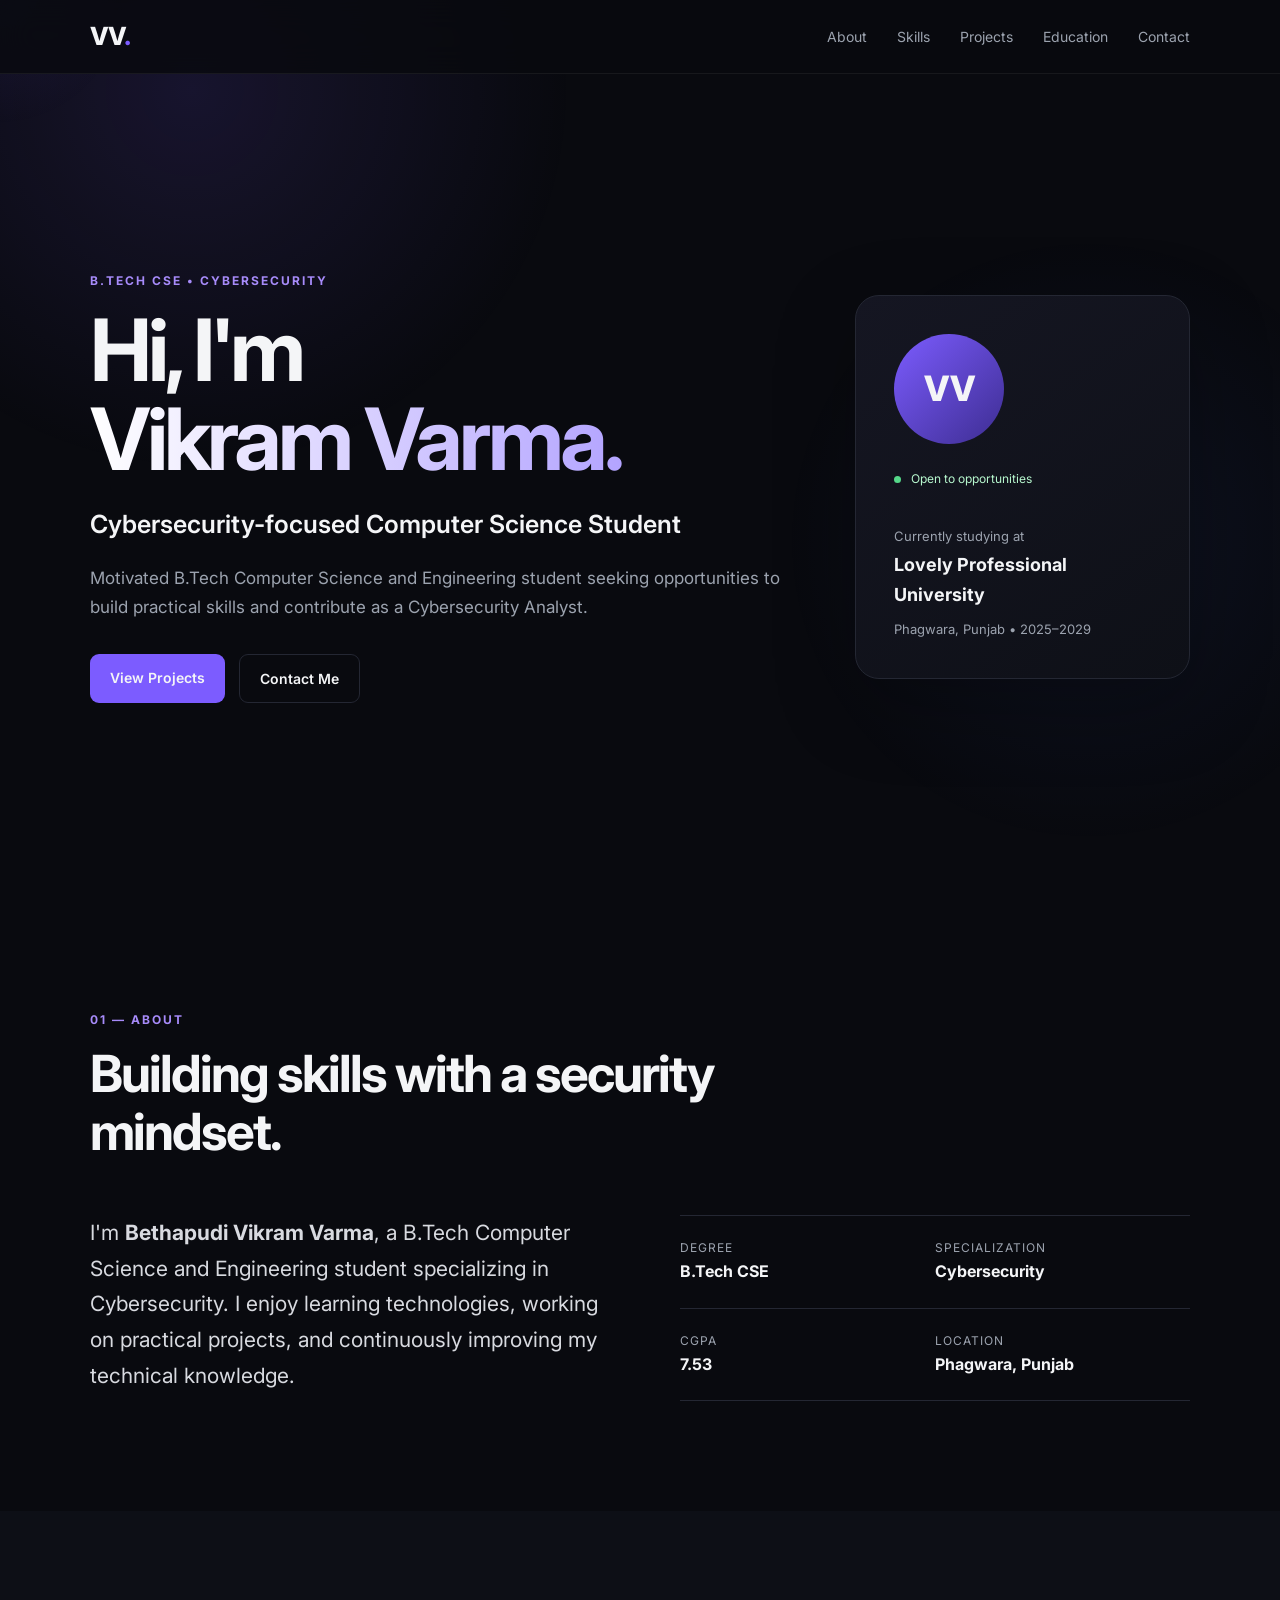
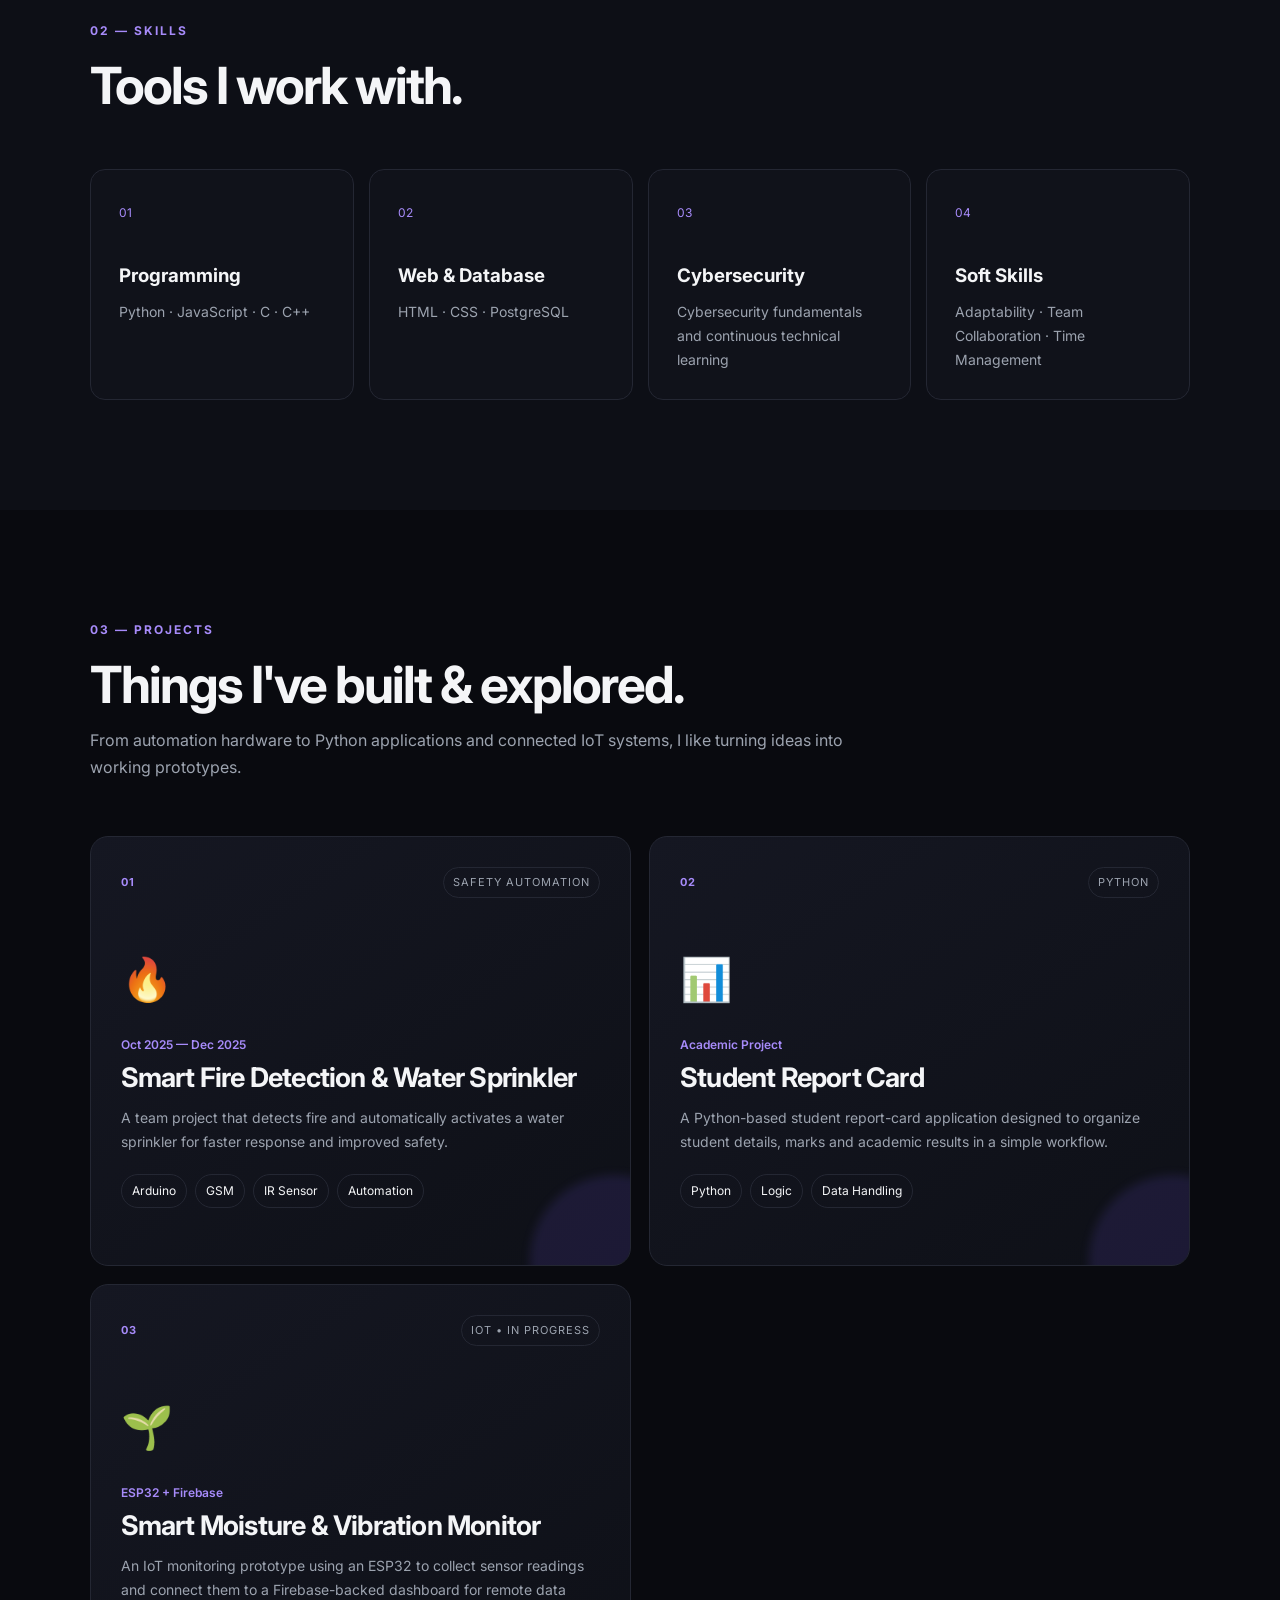
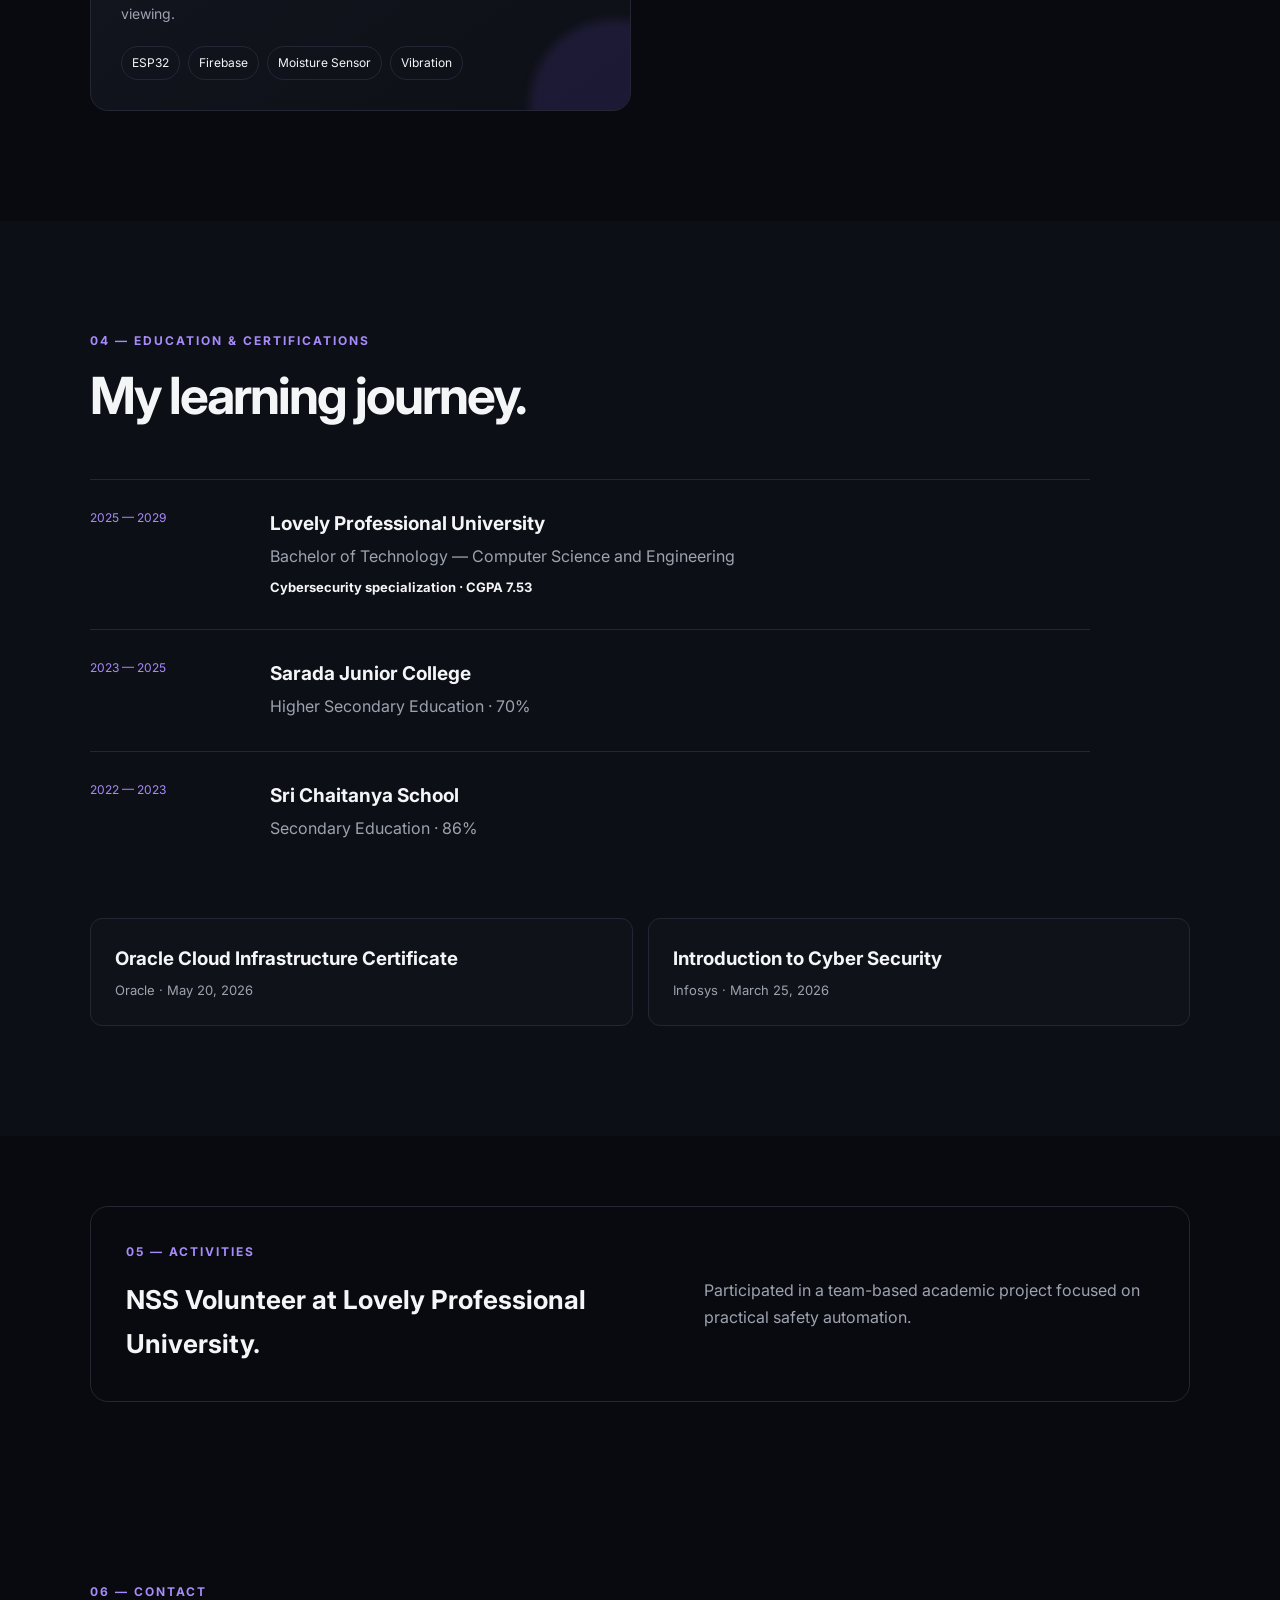
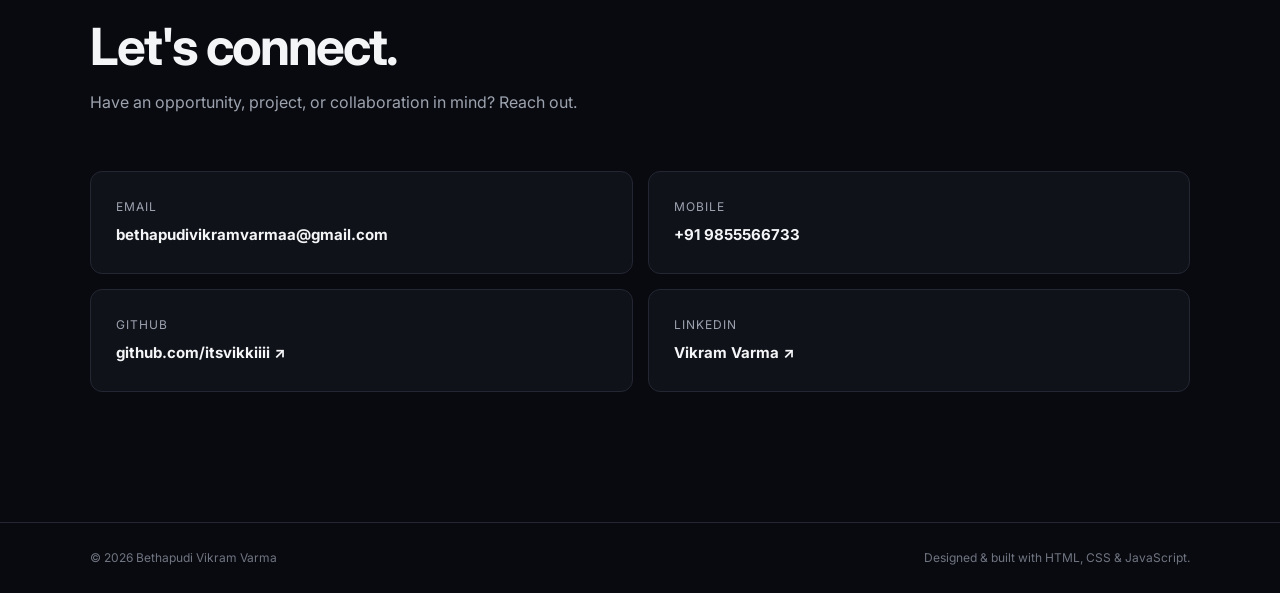
==== index.html @ 36c9539d "Add files via upload" ====
<!DOCTYPE html>
<html lang="en">
<head>
  <meta charset="UTF-8">
  <meta name="viewport" content="width=device-width, initial-scale=1.0">
  <meta name="description" content="Bethapudi Vikram Varma — Cybersecurity-focused Computer Science student portfolio.">
  <title>Vikram Varma | Cybersecurity Portfolio</title>
  <link rel="preconnect" href="https://fonts.googleapis.com">
  <link rel="preconnect" href="https://fonts.gstatic.com" crossorigin>
  <link href="https://fonts.googleapis.com/css2?family=Inter:wght@400;500;600;700;800&display=swap" rel="stylesheet">
  <link rel="stylesheet" href="style.css">
</head>
<body>
  <header class="nav">
    <a class="logo" href="#home">VV<span>.</span></a>
    <button class="menu" aria-label="Open menu">☰</button>
    <nav>
      <a href="#about">About</a>
      <a href="#skills">Skills</a>
      <a href="#projects">Projects</a>
      <a href="#education">Education</a>
      <a href="#contact">Contact</a>
    </nav>
  </header>

  <main>
    <section id="home" class="hero">
      <div class="hero-copy">
        <p class="eyebrow">B.Tech CSE • Cybersecurity</p>
        <h1>Hi, I'm <span>Vikram Varma.</span></h1>
        <h2>Cybersecurity-focused Computer Science Student</h2>
        <p class="lead">Motivated B.Tech Computer Science and Engineering student seeking opportunities to build practical skills and contribute as a Cybersecurity Analyst.</p>
        <div class="buttons">
          <a class="btn primary" href="#projects">View Projects</a>
          <a class="btn secondary" href="#contact">Contact Me</a>
        </div>
      </div>
      <div class="hero-card">
        <div class="avatar">VV</div>
        <div class="status"><i></i> Open to opportunities</div>
        <p>Currently studying at</p>
        <strong>Lovely Professional University</strong>
        <small>Phagwara, Punjab • 2025–2029</small>
      </div>
    </section>

    <section id="about" class="section">
      <div class="section-heading">
        <p class="eyebrow">01 — About</p>
        <h2>Building skills with a security mindset.</h2>
      </div>
      <div class="about-grid">
        <p>I'm <strong>Bethapudi Vikram Varma</strong>, a B.Tech Computer Science and Engineering student specializing in Cybersecurity. I enjoy learning technologies, working on practical projects, and continuously improving my technical knowledge.</p>
        <div class="facts">
          <div><span>Degree</span><strong>B.Tech CSE</strong></div>
          <div><span>Specialization</span><strong>Cybersecurity</strong></div>
          <div><span>CGPA</span><strong>7.53</strong></div>
          <div><span>Location</span><strong>Phagwara, Punjab</strong></div>
        </div>
      </div>
    </section>

    <section id="skills" class="section alt">
      <div class="section-heading">
        <p class="eyebrow">02 — Skills</p>
        <h2>Tools I work with.</h2>
      </div>
      <div class="skill-grid">
        <div class="skill-card"><span>01</span><h3>Programming</h3><p>Python · JavaScript · C · C++</p></div>
        <div class="skill-card"><span>02</span><h3>Web & Database</h3><p>HTML · CSS · PostgreSQL</p></div>
        <div class="skill-card"><span>03</span><h3>Cybersecurity</h3><p>Cybersecurity fundamentals and continuous technical learning</p></div>
        <div class="skill-card"><span>04</span><h3>Soft Skills</h3><p>Adaptability · Team Collaboration · Time Management</p></div>
      </div>
    </section>

    <section id="projects" class="section projects-section">
      <div class="section-heading">
        <p class="eyebrow">03 — Projects</p>
        <h2>Things I've built & explored.</h2>
        <p>From automation hardware to Python applications and connected IoT systems, I like turning ideas into working prototypes.</p>
      </div>

      <div class="project-grid">
        <article class="project-card featured">
          <div class="project-top"><span class="project-index">01</span><span class="project-label">Safety Automation</span></div>
          <div class="project-icon">🔥</div>
          <p class="tag">Oct 2025 — Dec 2025</p>
          <h3>Smart Fire Detection & Water Sprinkler</h3>
          <p>A team project that detects fire and automatically activates a water sprinkler for faster response and improved safety.</p>
          <div class="chips"><span>Arduino</span><span>GSM</span><span>IR Sensor</span><span>Automation</span></div>
        </article>

        <article class="project-card">
          <div class="project-top"><span class="project-index">02</span><span class="project-label">Python</span></div>
          <div class="project-icon">📊</div>
          <p class="tag">Academic Project</p>
          <h3>Student Report Card</h3>
          <p>A Python-based student report-card application designed to organize student details, marks and academic results in a simple workflow.</p>
          <div class="chips"><span>Python</span><span>Logic</span><span>Data Handling</span></div>
        </article>

        <article class="project-card">
          <div class="project-top"><span class="project-index">03</span><span class="project-label">IoT • In Progress</span></div>
          <div class="project-icon">🌱</div>
          <p class="tag">ESP32 + Firebase</p>
          <h3>Smart Moisture & Vibration Monitor</h3>
          <p>An IoT monitoring prototype using an ESP32 to collect sensor readings and connect them to a Firebase-backed dashboard for remote data viewing.</p>
          <div class="chips"><span>ESP32</span><span>Firebase</span><span>Moisture Sensor</span><span>Vibration</span></div>
        </article>
      </div>
    </section>

    <section id="education" class="section alt">
      <div class="section-heading">
        <p class="eyebrow">04 — Education & Certifications</p>
        <h2>My learning journey.</h2>
      </div>
      <div class="timeline">
        <div class="timeline-item">
          <span>2025 — 2029</span>
          <div><h3>Lovely Professional University</h3><p>Bachelor of Technology — Computer Science and Engineering</p><strong>Cybersecurity specialization · CGPA 7.53</strong></div>
        </div>
        <div class="timeline-item"><span>2023 — 2025</span><div><h3>Sarada Junior College</h3><p>Higher Secondary Education · 70%</p></div></div>
        <div class="timeline-item"><span>2022 — 2023</span><div><h3>Sri Chaitanya School</h3><p>Secondary Education · 86%</p></div></div>
      </div>
      <div class="certs">
        <div><h3>Oracle Cloud Infrastructure Certificate</h3><p>Oracle · May 20, 2026</p></div>
        <div><h3>Introduction to Cyber Security</h3><p>Infosys · March 25, 2026</p></div>
      </div>
    </section>

    <section class="section compact">
      <div class="achievement"><div><p class="eyebrow">05 — Activities</p><h2>NSS Volunteer at Lovely Professional University.</h2></div><p>Participated in a team-based academic project focused on practical safety automation.</p></div>
    </section>

    <section id="contact" class="section contact">
      <div class="section-heading">
        <p class="eyebrow">06 — Contact</p>
        <h2>Let's connect.</h2>
        <p>Have an opportunity, project, or collaboration in mind? Reach out.</p>
      </div>
      <div class="contact-grid">
        <a href="mailto:bethapudivikramvarmaa@gmail.com"><span>Email</span><strong>bethapudivikramvarmaa@gmail.com</strong></a>
        <a href="tel:+919855566733"><span>Mobile</span><strong>+91 9855566733</strong></a>
        <a href="https://github.com/itsvikkiiii" target="_blank" rel="noopener"><span>GitHub</span><strong>github.com/itsvikkiiii ↗</strong></a>
        <a href="https://www.linkedin.com/in/vikram-varma-bethapudi/" target="_blank" rel="noopener"><span>LinkedIn</span><strong>Vikram Varma ↗</strong></a>
      </div>
    </section>
  </main>

  <div class="cursor-glow" aria-hidden="true"></div>
  <button class="back-top" aria-label="Back to top">↑</button>
  <footer><p>© 2026 Bethapudi Vikram Varma</p><p>Designed & built with HTML, CSS & JavaScript.</p></footer>
  <script src="script.js"></script>
</body>
</html>
---- style.css ----
*{box-sizing:border-box;margin:0;padding:0}
:root{--bg:#090a0f;--panel:#10121a;--text:#f4f5f7;--muted:#9ca3af;--line:#242733;--accent:#7c5cff;--accent2:#a78bfa}
html{scroll-behavior:smooth}
body{font-family:Inter,Arial,sans-serif;background:var(--bg);color:var(--text);line-height:1.7}
a{color:inherit;text-decoration:none}
.nav{height:74px;position:sticky;top:0;z-index:10;display:flex;align-items:center;justify-content:space-between;padding:0 7%;background:rgba(9,10,15,.84);backdrop-filter:blur(16px);border-bottom:1px solid rgba(255,255,255,.06)}
.logo{font-size:25px;font-weight:800;letter-spacing:-1px}.logo span{color:var(--accent)}
.nav nav{display:flex;gap:30px}.nav nav a{font-size:14px;color:var(--muted);transition:.2s}.nav nav a:hover{color:#fff}
.menu{display:none;background:none;border:0;color:#fff;font-size:25px}
.hero{min-height:calc(100vh - 74px);padding:100px 7%;display:grid;grid-template-columns:1.35fr .65fr;gap:70px;align-items:center;max-width:1400px;margin:auto}
.eyebrow{color:var(--accent2);font-size:12px;font-weight:700;letter-spacing:2px;text-transform:uppercase;margin-bottom:15px}
h1{font-size:clamp(48px,7vw,86px);line-height:1.03;letter-spacing:-4px;margin-bottom:20px}h1 span{display:block;background:linear-gradient(90deg,#fff,#9c88ff);-webkit-background-clip:text;color:transparent}
.hero h2{font-size:clamp(18px,2vw,25px);font-weight:600;margin-bottom:18px}.lead{max-width:700px;color:var(--muted);font-size:17px}
.buttons{display:flex;gap:14px;margin-top:32px}.btn{padding:12px 20px;border-radius:9px;font-weight:600;font-size:14px}.primary{background:var(--accent)}.secondary{border:1px solid var(--line)}
.hero-card{background:linear-gradient(145deg,#151622,#0e1017);border:1px solid var(--line);border-radius:24px;padding:38px;box-shadow:0 25px 80px rgba(0,0,0,.25)}
.avatar{width:110px;height:110px;border-radius:50%;display:grid;place-items:center;font-size:35px;font-weight:800;background:linear-gradient(135deg,var(--accent),#3d2d91);margin-bottom:25px}
.status{font-size:12px;color:#b7f7ce;margin-bottom:35px}.status i{display:inline-block;width:7px;height:7px;background:#55d889;border-radius:50%;margin-right:7px}.hero-card p,.hero-card small{display:block;color:var(--muted);font-size:13px}.hero-card strong{display:block;font-size:18px;margin:3px 0 7px}
.section{padding:110px 7%;max-width:1400px;margin:auto}.alt{max-width:none;background:#0d0f16}.section-heading{max-width:760px;margin-bottom:55px}.section-heading h2{font-size:clamp(32px,4vw,54px);line-height:1.12;letter-spacing:-2px}.section-heading>p:last-child{color:var(--muted);margin-top:14px}
.about-grid{display:grid;grid-template-columns:1fr 1fr;gap:80px}.about-grid>p{font-size:21px;color:#d8dae0}.facts{display:grid;grid-template-columns:1fr 1fr;border-top:1px solid var(--line)}.facts div{padding:22px 0;border-bottom:1px solid var(--line)}.facts span{display:block;color:var(--muted);font-size:12px;text-transform:uppercase;letter-spacing:1px}.facts strong{font-size:16px}
.skill-grid{max-width:1200px;margin:auto;display:grid;grid-template-columns:repeat(4,1fr);gap:15px}.skill-card{padding:28px;background:var(--panel);border:1px solid var(--line);border-radius:15px;min-height:200px}.skill-card span{color:var(--accent2);font-size:12px}.skill-card h3{margin:35px 0 8px}.skill-card p{color:var(--muted);font-size:14px}
.project{display:grid;grid-template-columns:100px 1fr;gap:40px;padding:42px 0;border-top:1px solid var(--line);max-width:1000px}.project-number{font-size:12px;color:var(--accent2)}.tag{color:var(--accent2);font-size:12px;font-weight:600}.project h3{font-size:30px;margin:8px 0 12px}.project p{color:var(--muted);max-width:800px}.chips{display:flex;flex-wrap:wrap;gap:8px;margin-top:20px}.chips span{font-size:12px;padding:6px 10px;border:1px solid var(--line);border-radius:20px}
.timeline{max-width:1000px}.timeline-item{display:grid;grid-template-columns:150px 1fr;gap:30px;padding:28px 0;border-top:1px solid var(--line)}.timeline-item>span{font-size:12px;color:var(--accent2)}.timeline-item h3{font-size:19px}.timeline-item p{color:var(--muted);margin:3px 0}.timeline-item strong{font-size:13px}
.certs{display:grid;grid-template-columns:1fr 1fr;gap:15px;margin-top:45px}.certs>div{padding:24px;background:var(--panel);border:1px solid var(--line);border-radius:12px}.certs p{color:var(--muted);font-size:13px;margin-top:4px}
.compact{padding-top:70px;padding-bottom:70px}.achievement{border:1px solid var(--line);padding:35px;border-radius:18px;display:flex;justify-content:space-between;gap:50px;align-items:center}.achievement h2{font-size:26px}.achievement>p{max-width:450px;color:var(--muted)}
.contact{padding-bottom:130px}.contact-grid{display:grid;grid-template-columns:1fr 1fr;gap:15px}.contact-grid a{padding:25px;background:var(--panel);border:1px solid var(--line);border-radius:12px;transition:.2s}.contact-grid a:hover{transform:translateY(-3px);border-color:#51428e}.contact-grid span{display:block;color:var(--muted);font-size:12px;text-transform:uppercase;letter-spacing:1px}.contact-grid strong{display:block;margin-top:5px;font-size:15px;word-break:break-word}
footer{border-top:1px solid var(--line);padding:25px 7%;display:flex;justify-content:space-between;color:#707582;font-size:12px}
@media(max-width:850px){.nav{padding:0 5%}.nav nav{display:none;position:absolute;top:74px;left:0;right:0;padding:20px 5%;background:#0b0c11;border-bottom:1px solid var(--line);flex-direction:column;gap:15px}.nav nav.open{display:flex}.menu{display:block}.hero{grid-template-columns:1fr;padding:75px 5%}.hero-card{max-width:500px}.section{padding:80px 5%}.about-grid,.certs{grid-template-columns:1fr;gap:35px}.skill-grid{grid-template-columns:1fr 1fr}.achievement{display:block}.achievement>p{margin-top:20px}.contact-grid{grid-template-columns:1fr}}
@media(max-width:520px){h1{letter-spacing:-2px}.buttons{flex-direction:column}.btn{text-align:center}.skill-grid{grid-template-columns:1fr}.project{grid-template-columns:1fr;gap:8px}.timeline-item{grid-template-columns:1fr;gap:5px}footer{display:block}footer p+p{margin-top:5px}}

/* Enhanced portfolio interactions */
body::before{content:"";position:fixed;inset:0;pointer-events:none;z-index:-2;background:radial-gradient(circle at 15% 10%,rgba(124,92,255,.13),transparent 28%),radial-gradient(circle at 85% 60%,rgba(75,120,255,.08),transparent 25%)}
.hero-copy{animation:heroIn .8s ease both}.hero-card{animation:heroIn 1s .12s ease both}
@keyframes heroIn{from{opacity:0;transform:translateY(18px)}to{opacity:1;transform:none}}
.section{position:relative}
.section-heading h2{max-width:850px}
.project-grid{display:grid;grid-template-columns:repeat(2,1fr);gap:18px;max-width:1150px}
.project-card{position:relative;overflow:hidden;padding:30px;min-height:380px;background:linear-gradient(145deg,#151722,#0e1017);border:1px solid var(--line);border-radius:18px;transition:transform .3s ease,border-color .3s ease,box-shadow .3s ease}
.project-card::after{content:"";position:absolute;width:170px;height:170px;right:-70px;bottom:-80px;border-radius:50%;background:rgba(124,92,255,.13);filter:blur(5px);transition:.3s}
.project-card:hover{transform:translateY(-8px);border-color:#51428e;box-shadow:0 22px 55px rgba(0,0,0,.3)}
.project-card:hover::after{transform:scale(1.5)}
.project-card.featured{min-height:430px}
.project-top{display:flex;justify-content:space-between;align-items:center;color:var(--muted);font-size:11px;text-transform:uppercase;letter-spacing:1px}
.project-index{color:var(--accent2);font-weight:700}
.project-label{border:1px solid var(--line);border-radius:20px;padding:5px 9px}
.project-icon{font-size:42px;margin:45px 0 20px;filter:grayscale(.15)}
.project-card h3{font-size:27px;line-height:1.2;margin:7px 0 12px;letter-spacing:-.8px}
.project-card p:not(.tag){color:var(--muted);font-size:14px;max-width:650px}
.project-card .chips{position:relative;z-index:1}
.cursor-glow{position:fixed;left:0;top:0;width:260px;height:260px;border-radius:50%;pointer-events:none;z-index:-1;background:radial-gradient(circle,rgba(124,92,255,.08),transparent 68%);transform:translate(-50%,-50%);transition:opacity .3s}
.back-top{position:fixed;right:25px;bottom:25px;width:43px;height:43px;border:1px solid var(--line);border-radius:50%;background:#11131b;color:#fff;display:grid;place-items:center;opacity:0;pointer-events:none;transition:.25s;z-index:20;cursor:pointer}
.back-top.show{opacity:1;pointer-events:auto}
@media(max-width:850px){.project-grid{grid-template-columns:1fr}.project-card,.project-card.featured{min-height:340px}}
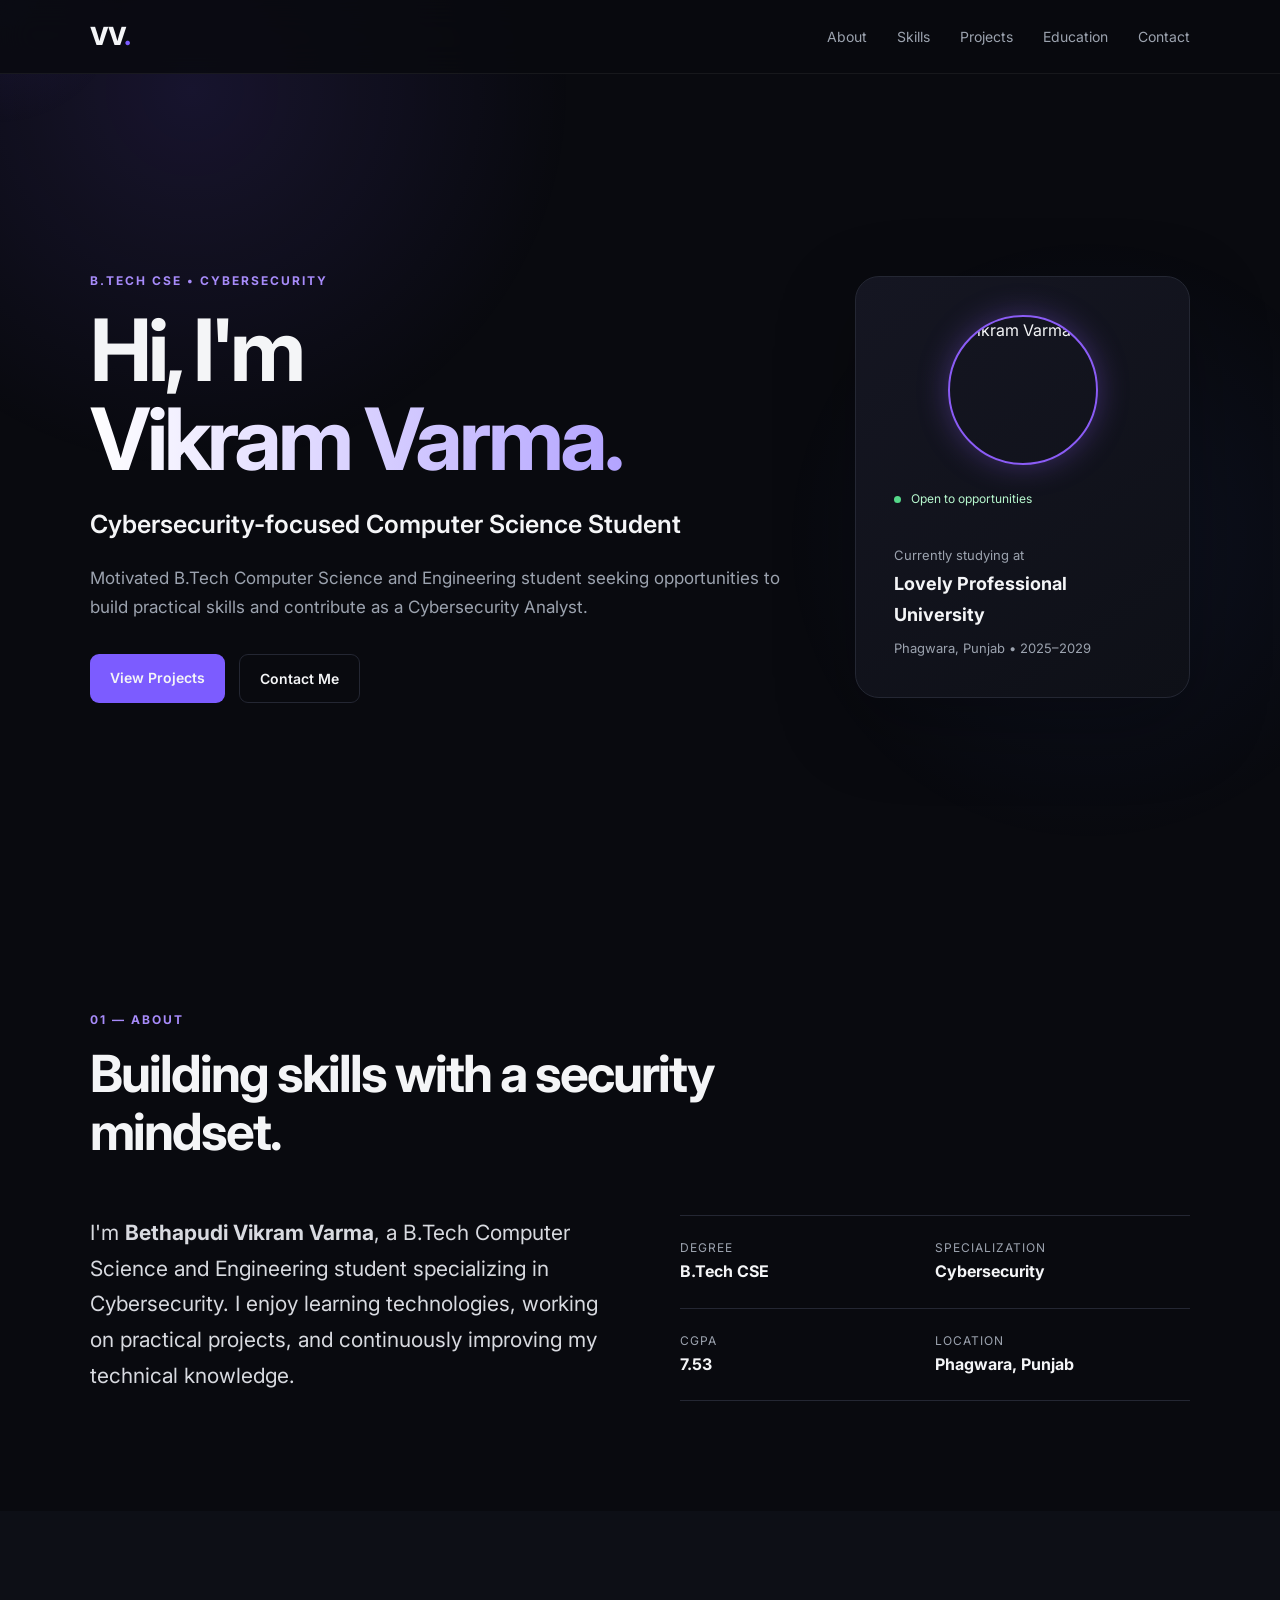
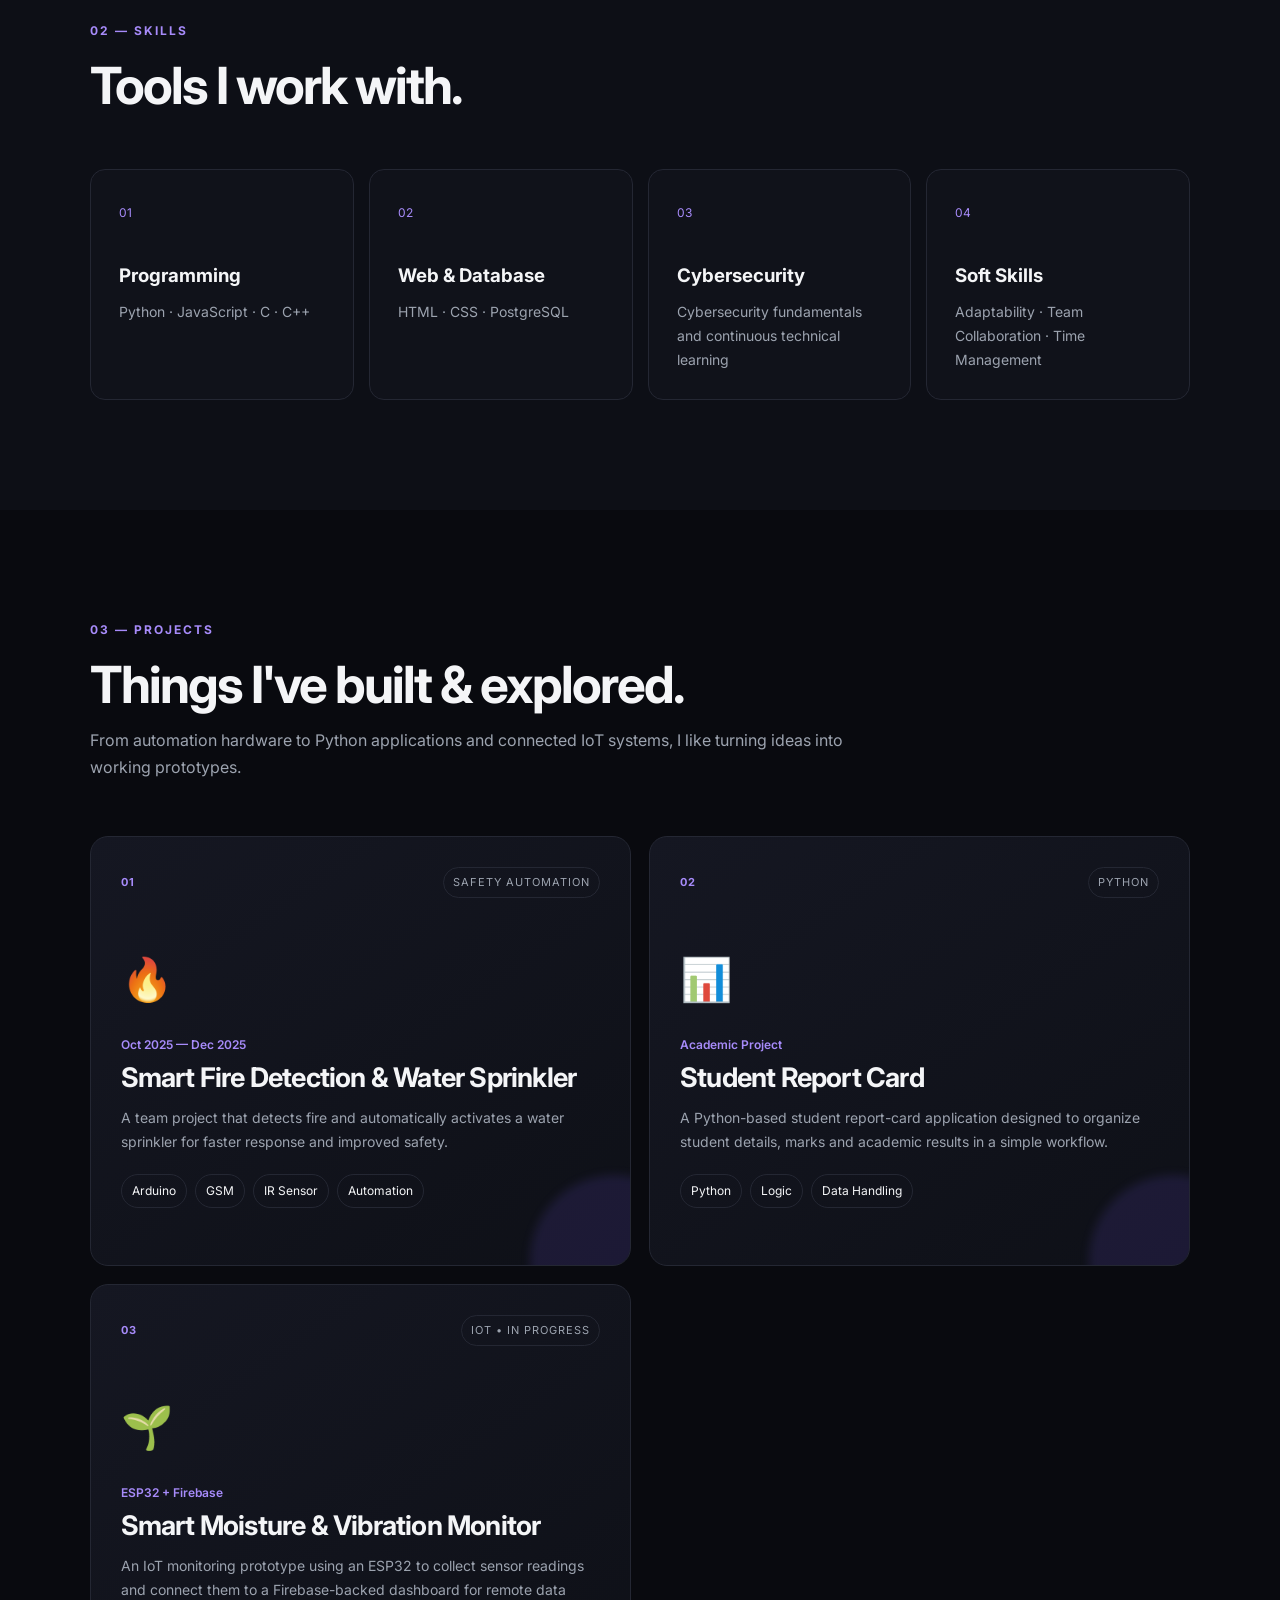
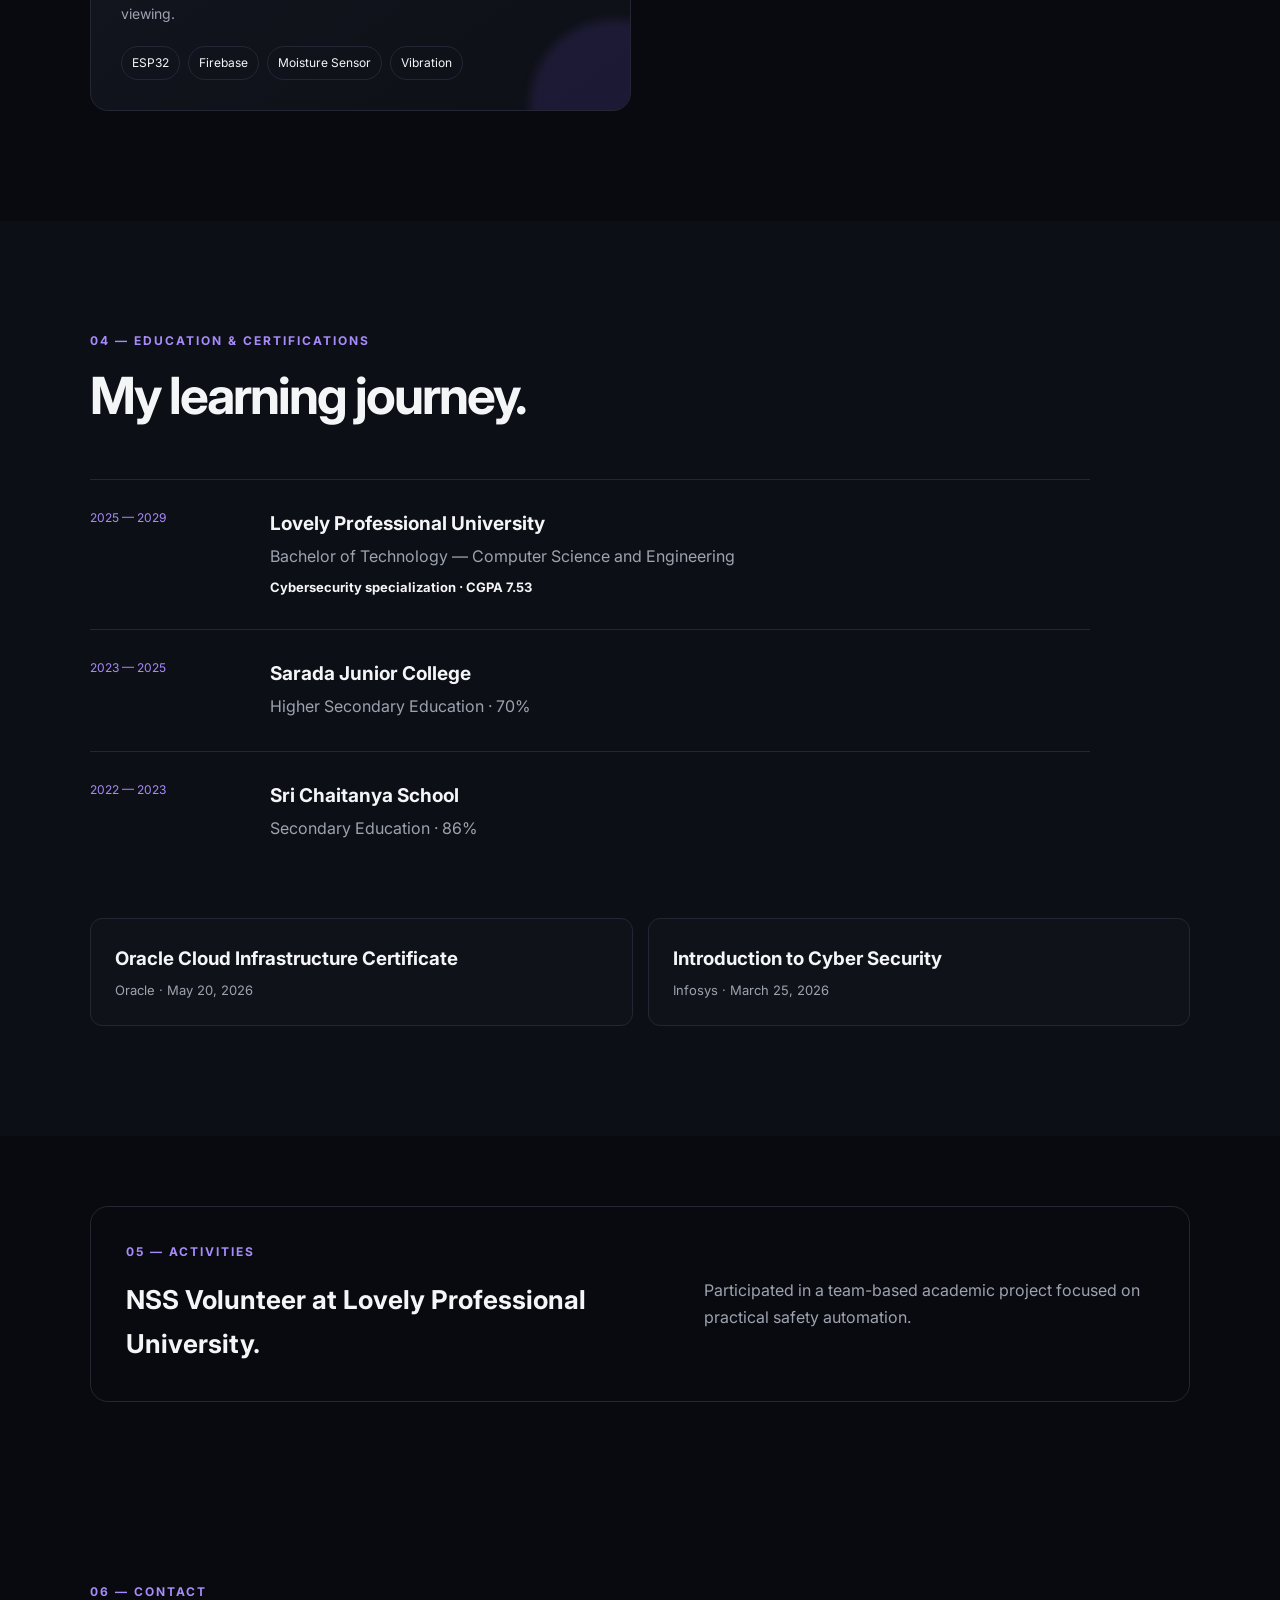
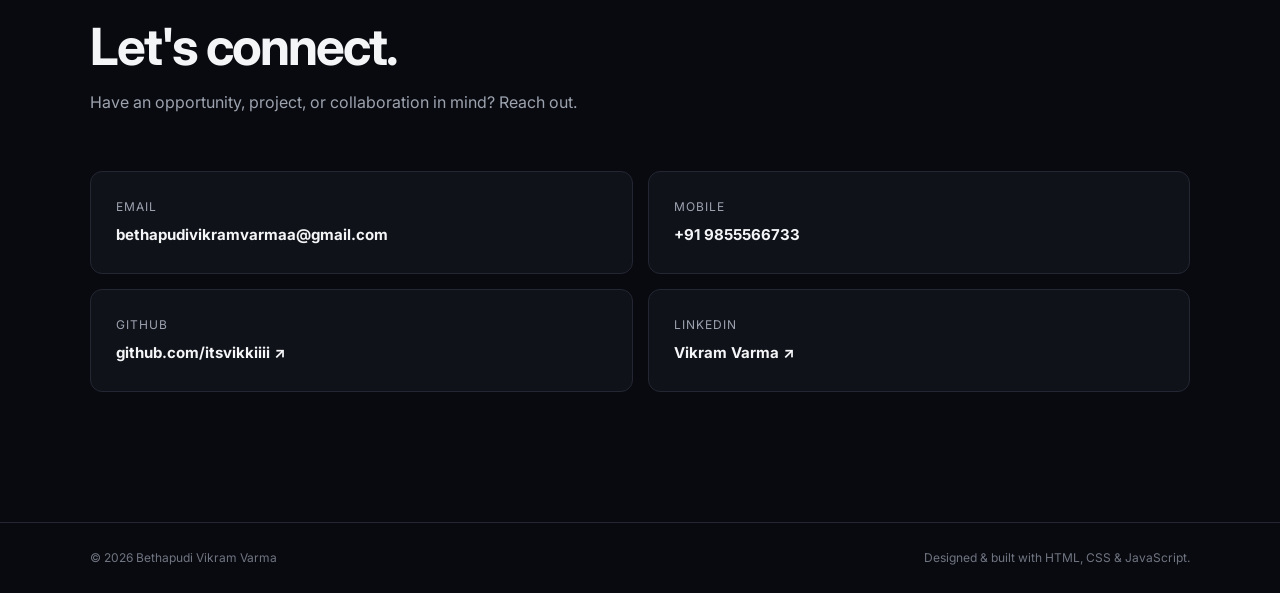
==== commit 665b5392: "Update profile section with photo and status" ====
--- a/index.html
+++ b/index.html
@@ -36,12 +36,22 @@
         </div>
       </div>
       <div class="hero-card">
-        <div class="avatar">VV</div>
-        <div class="status"><i></i> Open to opportunities</div>
-        <p>Currently studying at</p>
-        <strong>Lovely Professional University</strong>
-        <small>Phagwara, Punjab • 2025–2029</small>
-      </div>
+
+  <div class="profile-photo">
+    <img src="vikram.jpg" alt="Vikram Varma">
+  </div>
+
+  <div class="status">
+    <i></i> Open to opportunities
+  </div>
+
+  <p>Currently studying at</p>
+
+  <strong>Lovely Professional University</strong>
+
+  <small>Phagwara, Punjab • 2025–2029</small>
+
+</div>
     </section>
 
     <section id="about" class="section">
--- a/style.css
+++ b/style.css
@@ -1,3 +1,20 @@
+
+.profile-photo {
+  width: 150px;
+  height: 150px;
+  margin: 0 auto 24px;
+  border-radius: 50%;
+  overflow: hidden;
+  border: 2px solid #8b5cf6;
+  box-shadow: 0 0 30px rgba(139, 92, 246, 0.35);
+}
+
+.profile-photo img {
+  width: 100%;
+  height: 100%;
+  object-fit: cover;
+  display: block;
+}
 *{box-sizing:border-box;margin:0;padding:0}
 :root{--bg:#090a0f;--panel:#10121a;--text:#f4f5f7;--muted:#9ca3af;--line:#242733;--accent:#7c5cff;--accent2:#a78bfa}
 html{scroll-behavior:smooth}
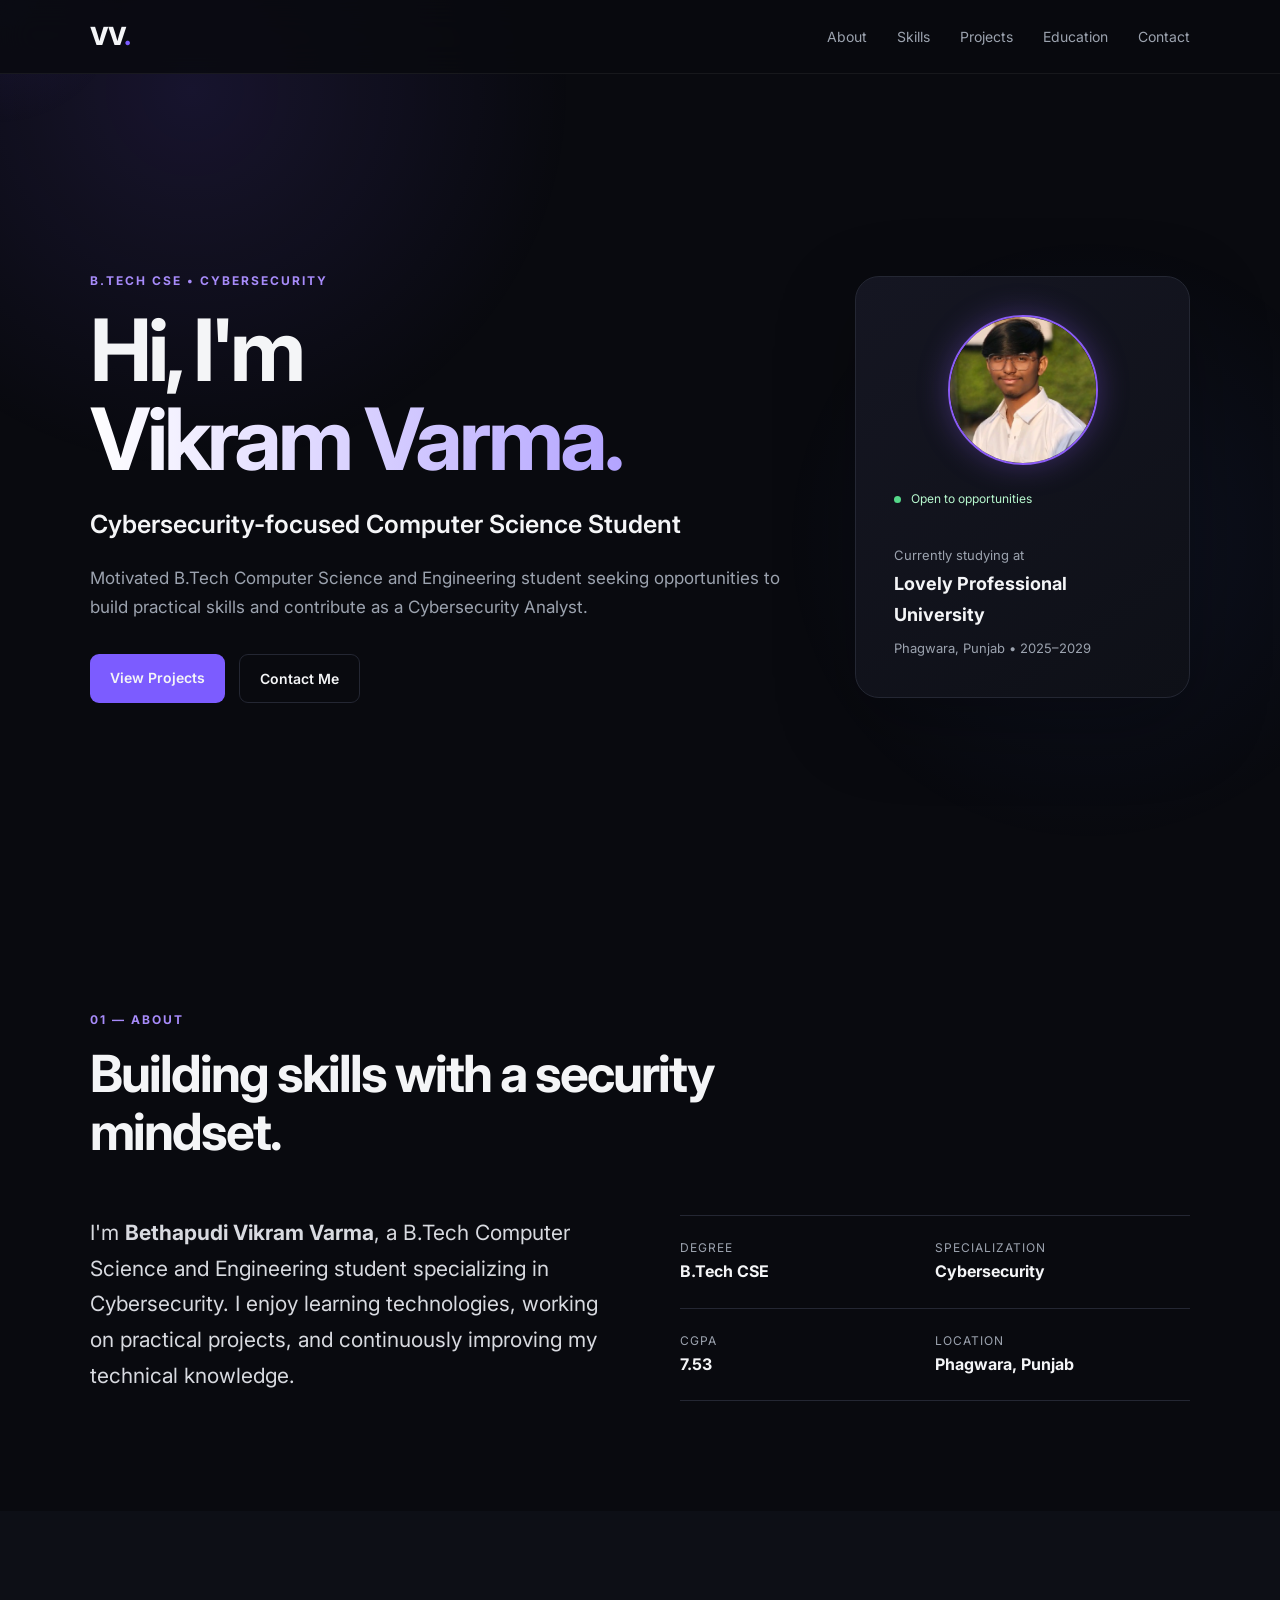
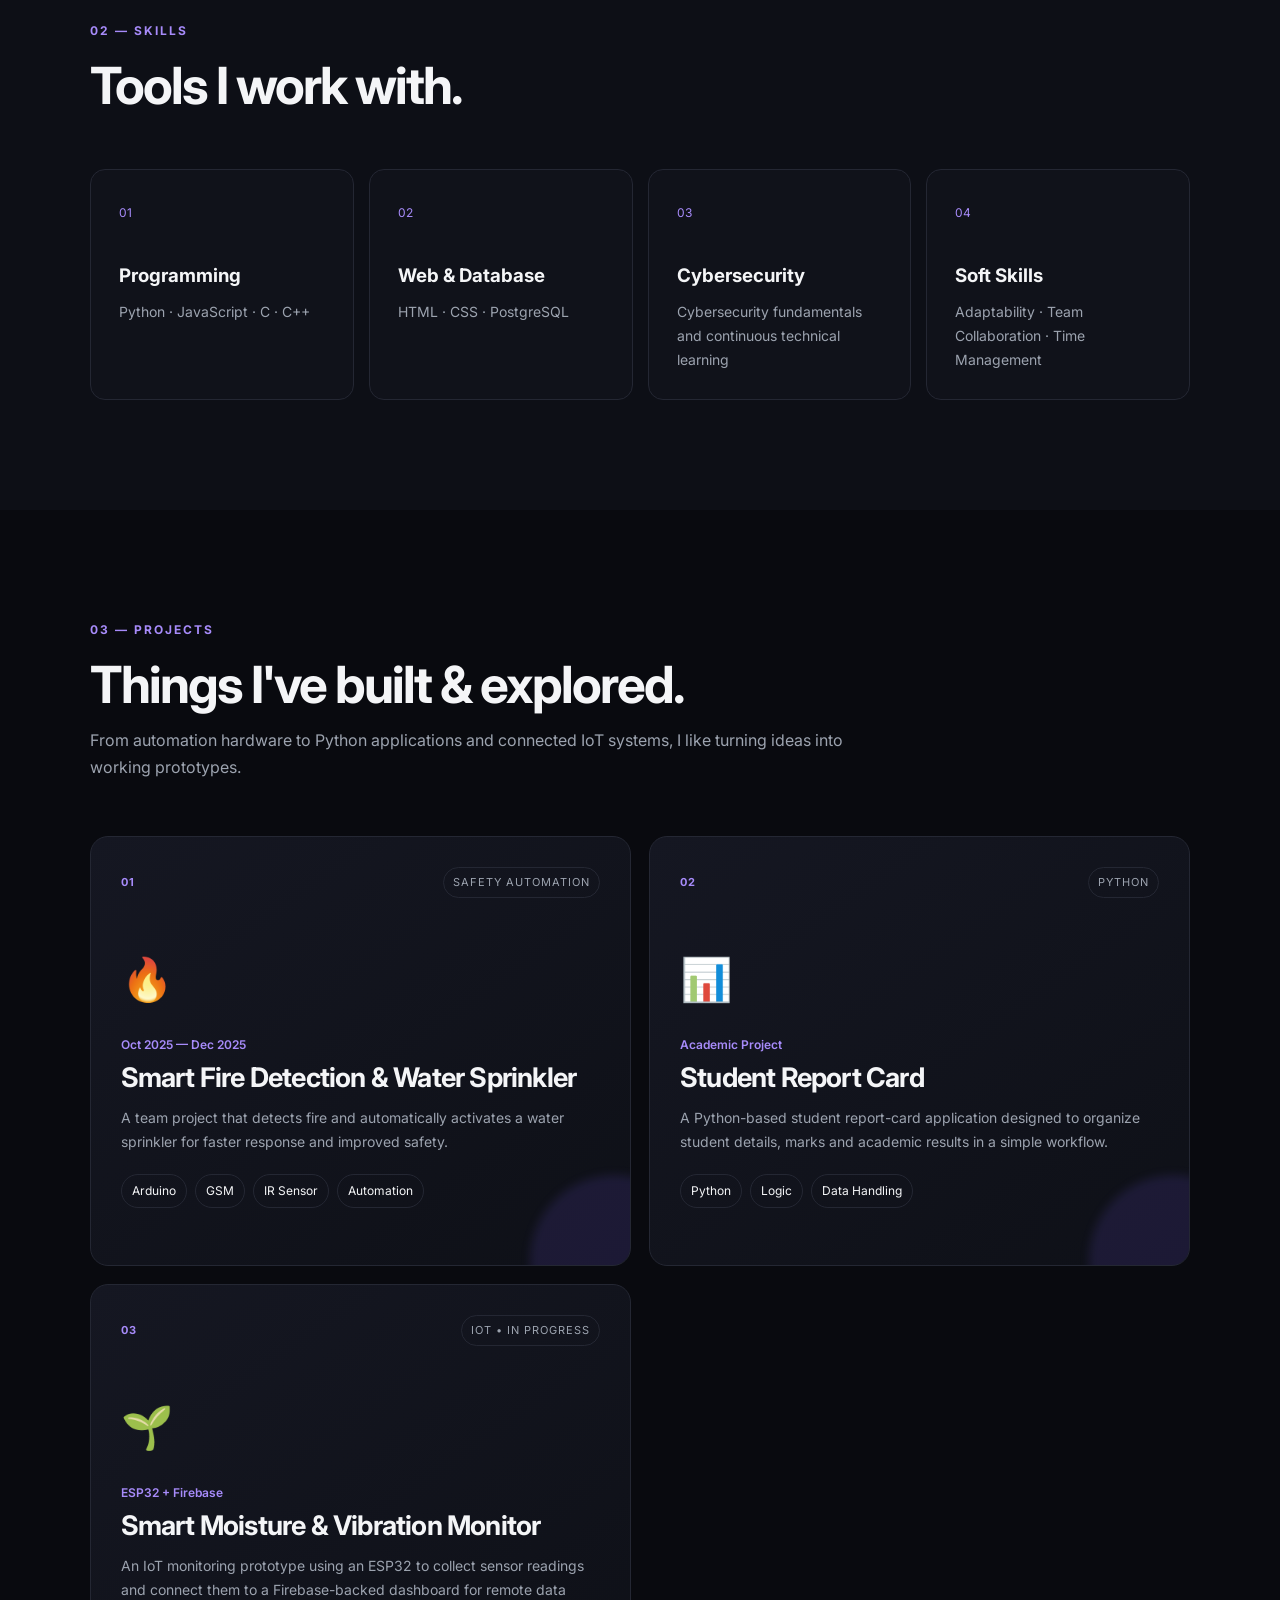
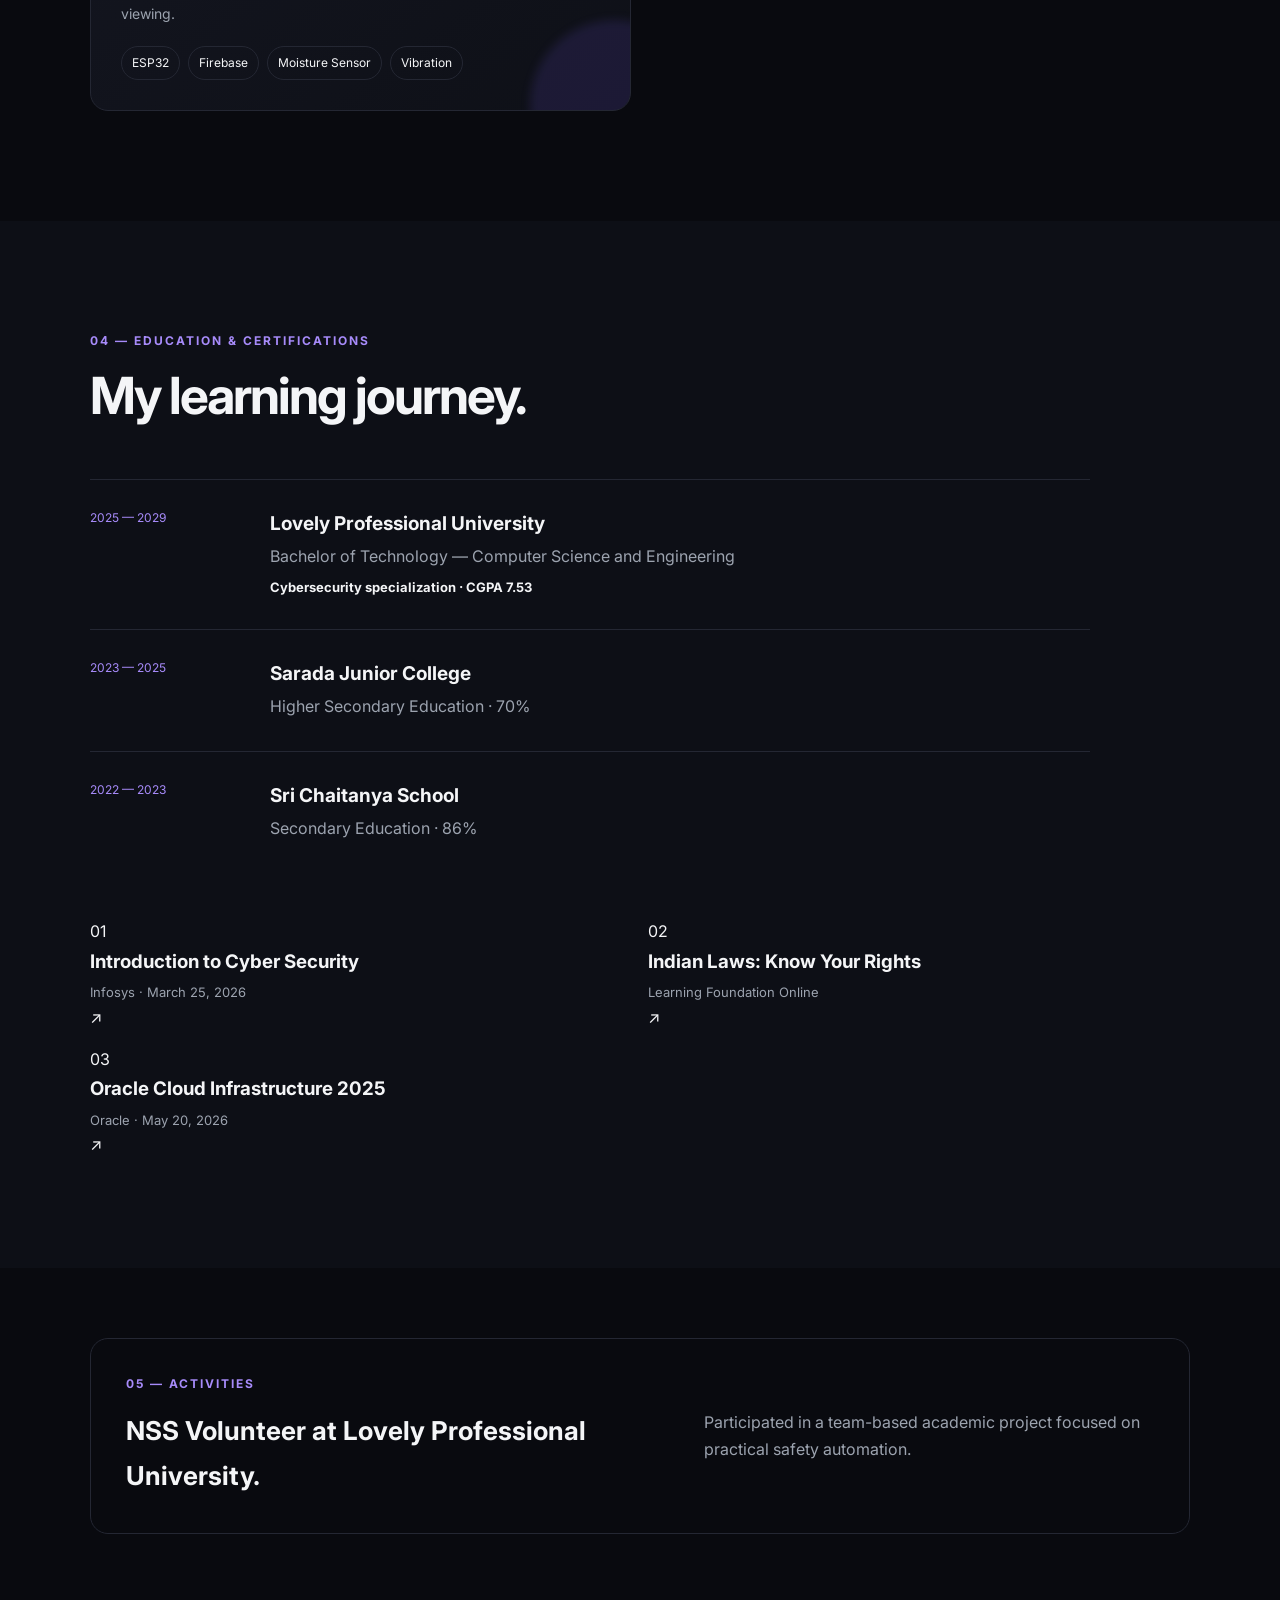
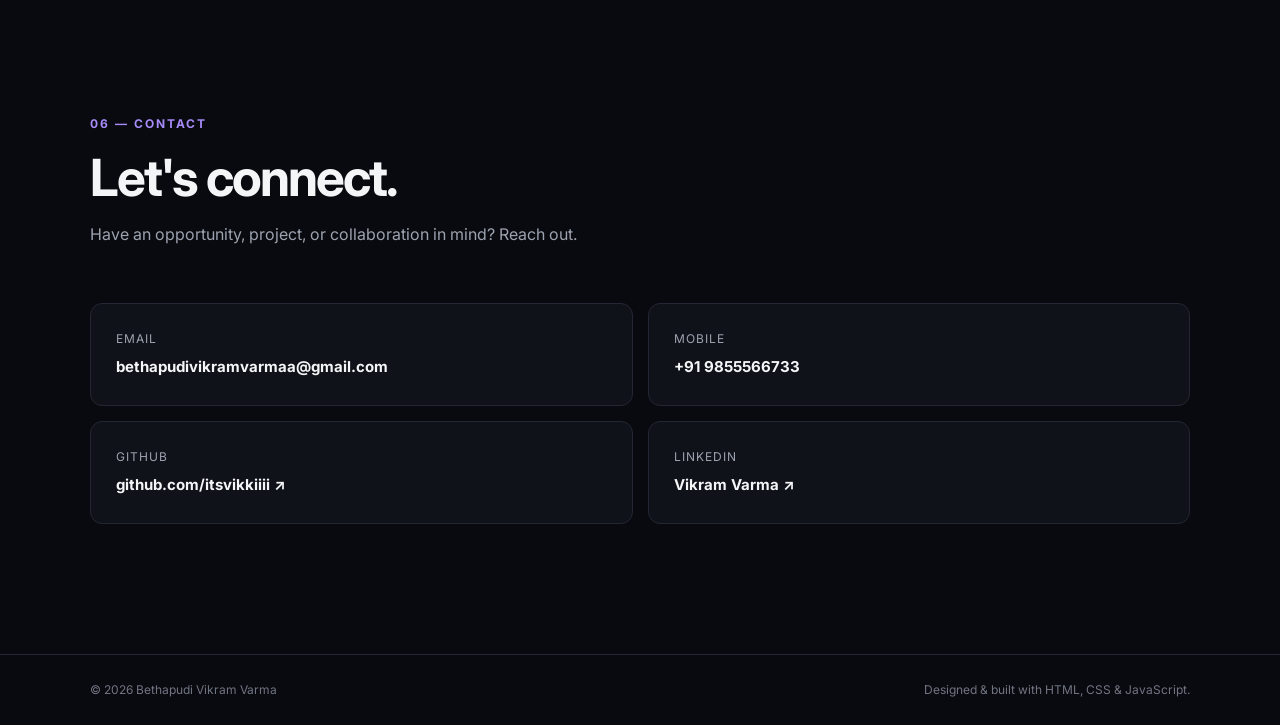
==== commit 4272af33: "Update certificates section with new entries Added new certificate cards for 'Introduction to Cyber " ====
--- a/index.html
+++ b/index.html
@@ -134,9 +134,35 @@
         <div class="timeline-item"><span>2022 — 2023</span><div><h3>Sri Chaitanya School</h3><p>Secondary Education · 86%</p></div></div>
       </div>
       <div class="certs">
-        <div><h3>Oracle Cloud Infrastructure Certificate</h3><p>Oracle · May 20, 2026</p></div>
-        <div><h3>Introduction to Cyber Security</h3><p>Infosys · March 25, 2026</p></div>
-      </div>
+
+  <a class="certificate-card" href="certificate.html?cert=infosys">
+    <div class="certificate-number">01</div>
+    <div class="certificate-content">
+      <h3>Introduction to Cyber Security</h3>
+      <p>Infosys · March 25, 2026</p>
+    </div>
+    <span class="certificate-arrow">↗</span>
+  </a>
+
+  <a class="certificate-card" href="certificate.html?cert=laws">
+    <div class="certificate-number">02</div>
+    <div class="certificate-content">
+      <h3>Indian Laws: Know Your Rights</h3>
+      <p>Learning Foundation Online</p>
+    </div>
+    <span class="certificate-arrow">↗</span>
+  </a>
+
+  <a class="certificate-card" href="certificate.html?cert=oracle">
+    <div class="certificate-number">03</div>
+    <div class="certificate-content">
+      <h3>Oracle Cloud Infrastructure 2025</h3>
+      <p>Oracle · May 20, 2026</p>
+    </div>
+    <span class="certificate-arrow">↗</span>
+  </a>
+
+</div>
     </section>
 
     <section class="section compact">
--- a/style.css
+++ b/style.css
@@ -67,3 +67,92 @@
 .back-top{position:fixed;right:25px;bottom:25px;width:43px;height:43px;border:1px solid var(--line);border-radius:50%;background:#11131b;color:#fff;display:grid;place-items:center;opacity:0;pointer-events:none;transition:.25s;z-index:20;cursor:pointer}
 .back-top.show{opacity:1;pointer-events:auto}
 @media(max-width:850px){.project-grid{grid-template-columns:1fr}.project-card,.project-card.featured{min-height:340px}}
+/* =========================
+   CERTIFICATE PAGE
+========================= */
+
+.certificate-page {
+  min-height: 100vh;
+  background:
+    radial-gradient(
+      circle at 50% 0%,
+      rgba(99, 55, 180, 0.14),
+      transparent 45%
+    ),
+    #08080d;
+}
+
+.certificate-view {
+  width: min(1100px, 92%);
+  margin: 0 auto;
+  padding: 100px 0 80px;
+}
+
+.certificate-heading {
+  text-align: center;
+  margin-bottom: 50px;
+}
+
+.back-button {
+  display: inline-block;
+  margin-bottom: 35px;
+  color: #aaa;
+  text-decoration: none;
+  font-size: 14px;
+  transition: color 0.3s ease;
+}
+
+.back-button:hover {
+  color: #a78bfa;
+}
+
+.certificate-heading h1 {
+  margin: 12px 0;
+  font-size: clamp(32px, 5vw, 58px);
+  line-height: 1.05;
+  letter-spacing: -2px;
+}
+
+.certificate-heading > p:last-child {
+  color: #9696a2;
+  font-size: 16px;
+}
+
+.certificate-image-container {
+  width: 100%;
+  padding: 18px;
+  border-radius: 22px;
+
+  background: rgba(255, 255, 255, 0.035);
+  border: 1px solid rgba(255, 255, 255, 0.1);
+
+  box-shadow:
+    0 30px 80px rgba(0, 0, 0, 0.45);
+}
+
+.certificate-image-container img {
+  display: block;
+  width: 100%;
+  height: auto;
+  border-radius: 10px;
+}
+
+
+/* Mobile */
+
+@media (max-width: 700px) {
+
+  .certificate-view {
+    padding: 70px 0 50px;
+  }
+
+  .certificate-image-container {
+    padding: 8px;
+    border-radius: 14px;
+  }
+
+  .certificate-heading h1 {
+    letter-spacing: -1px;
+  }
+
+}
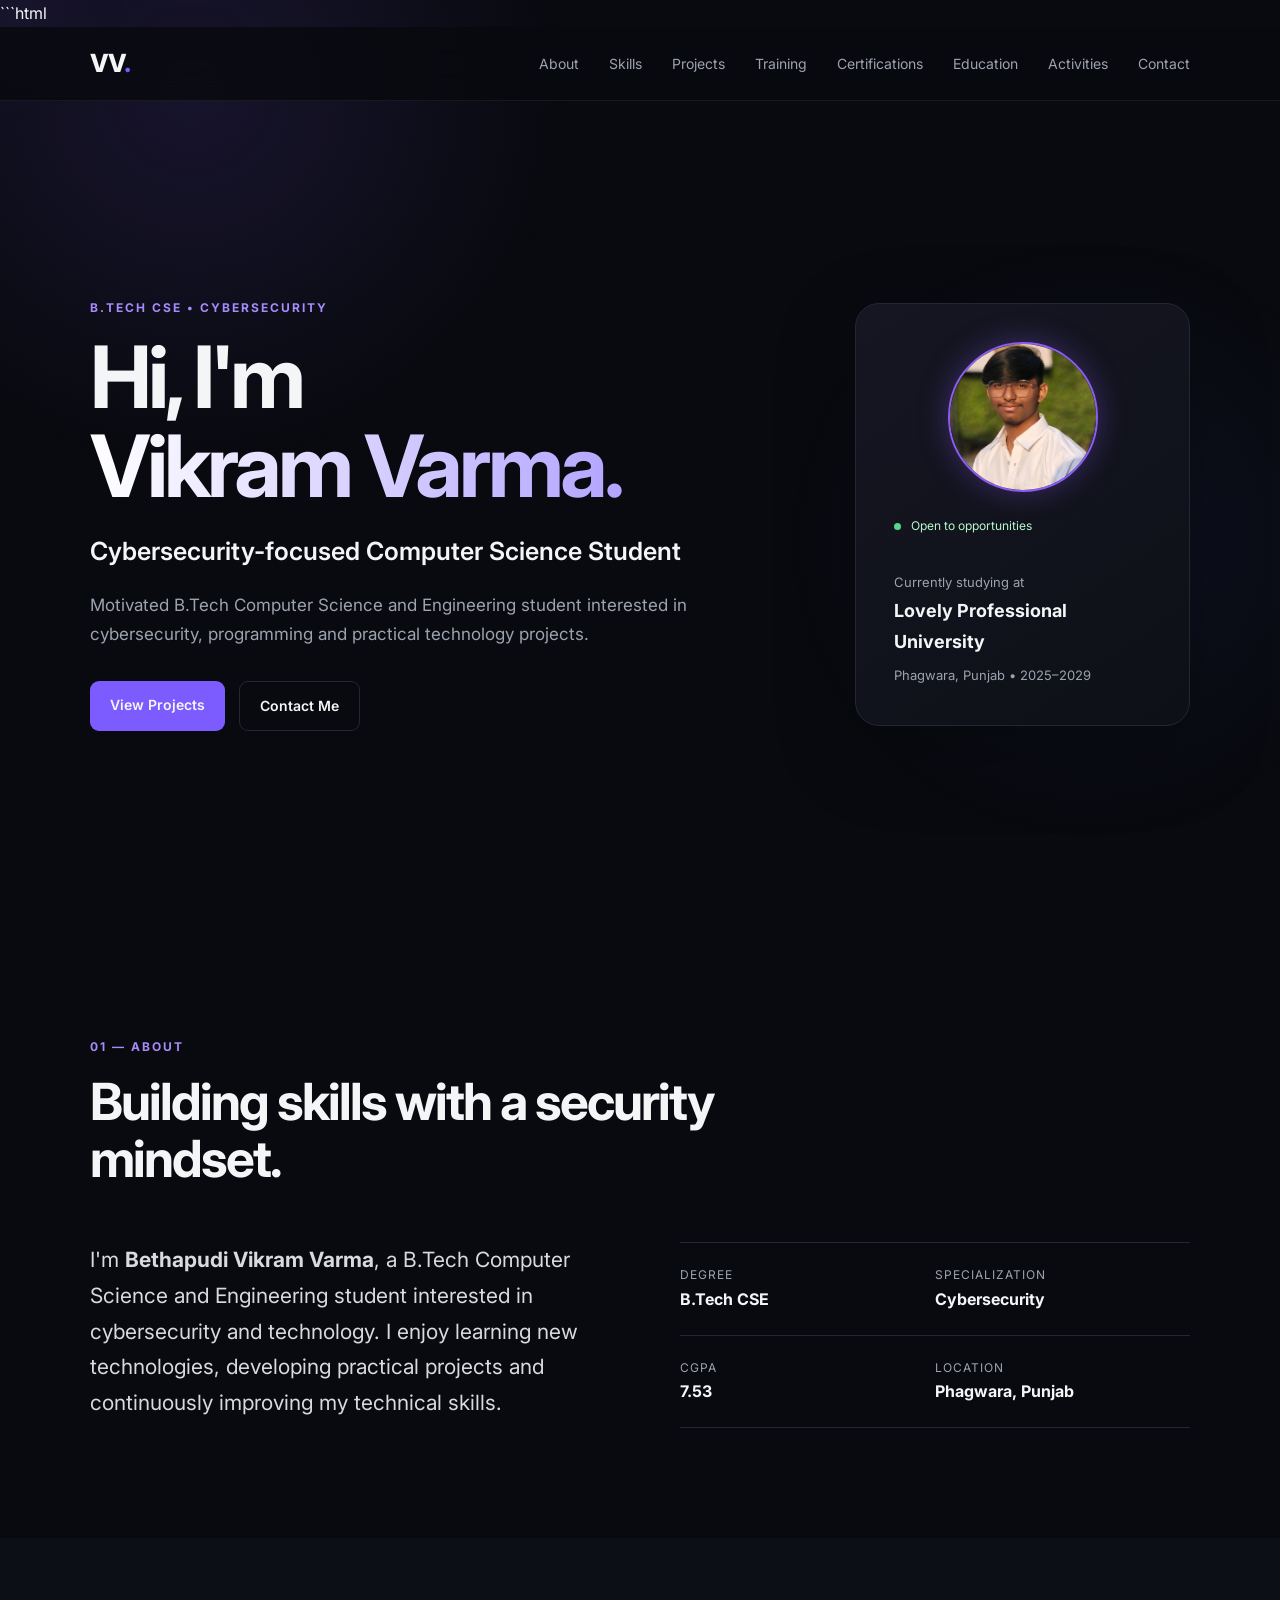
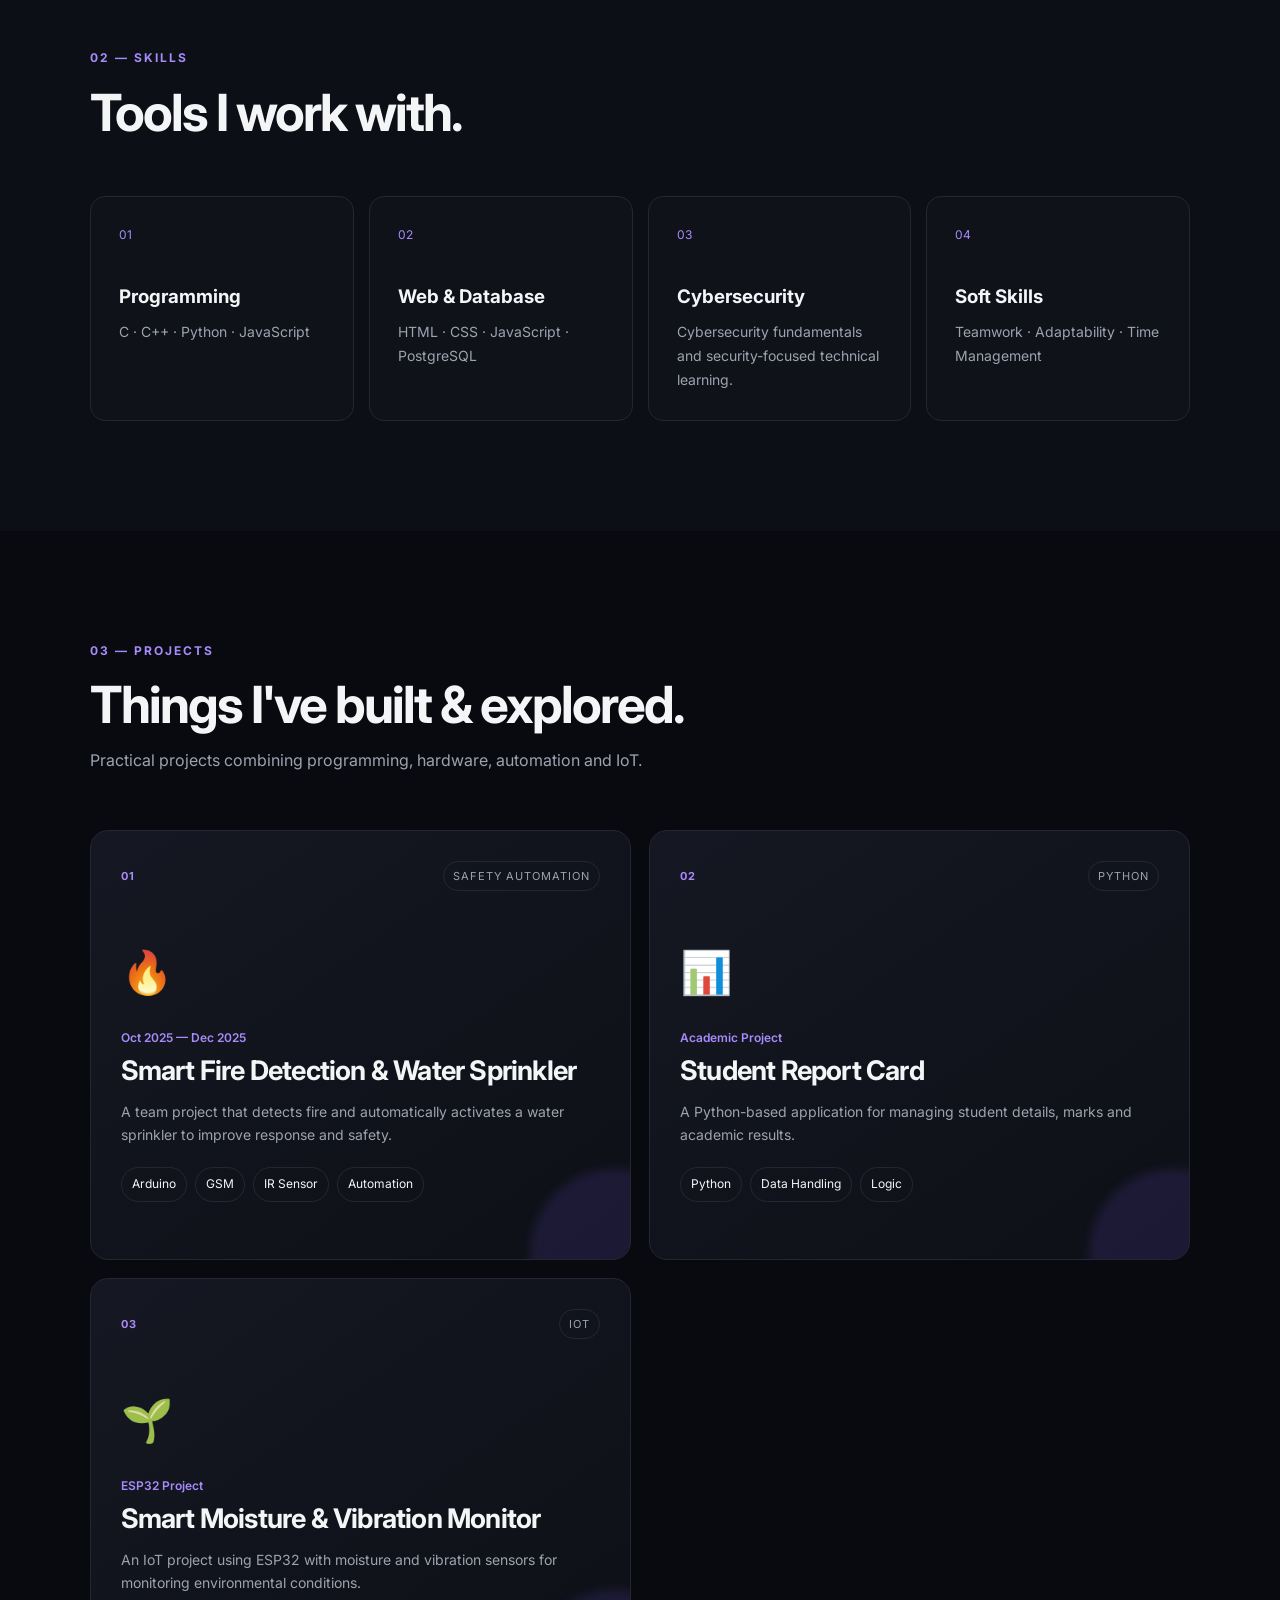
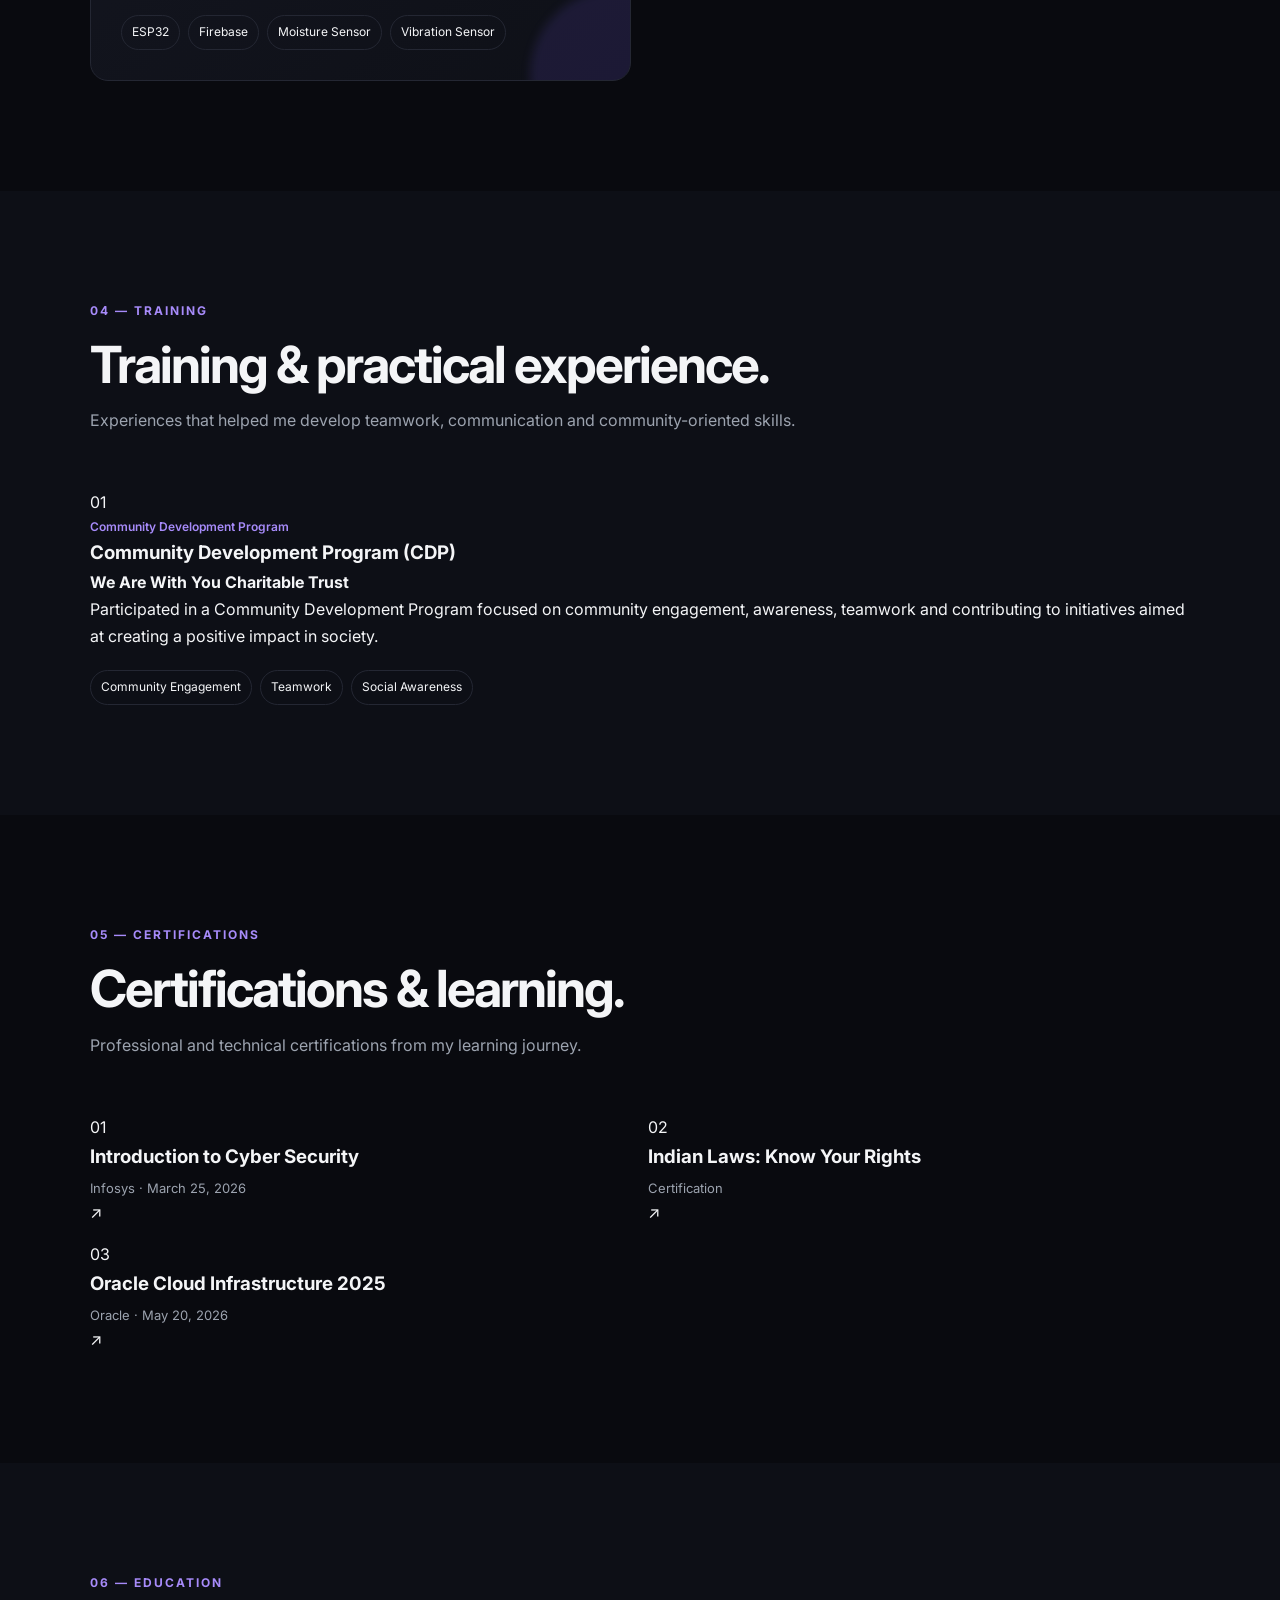
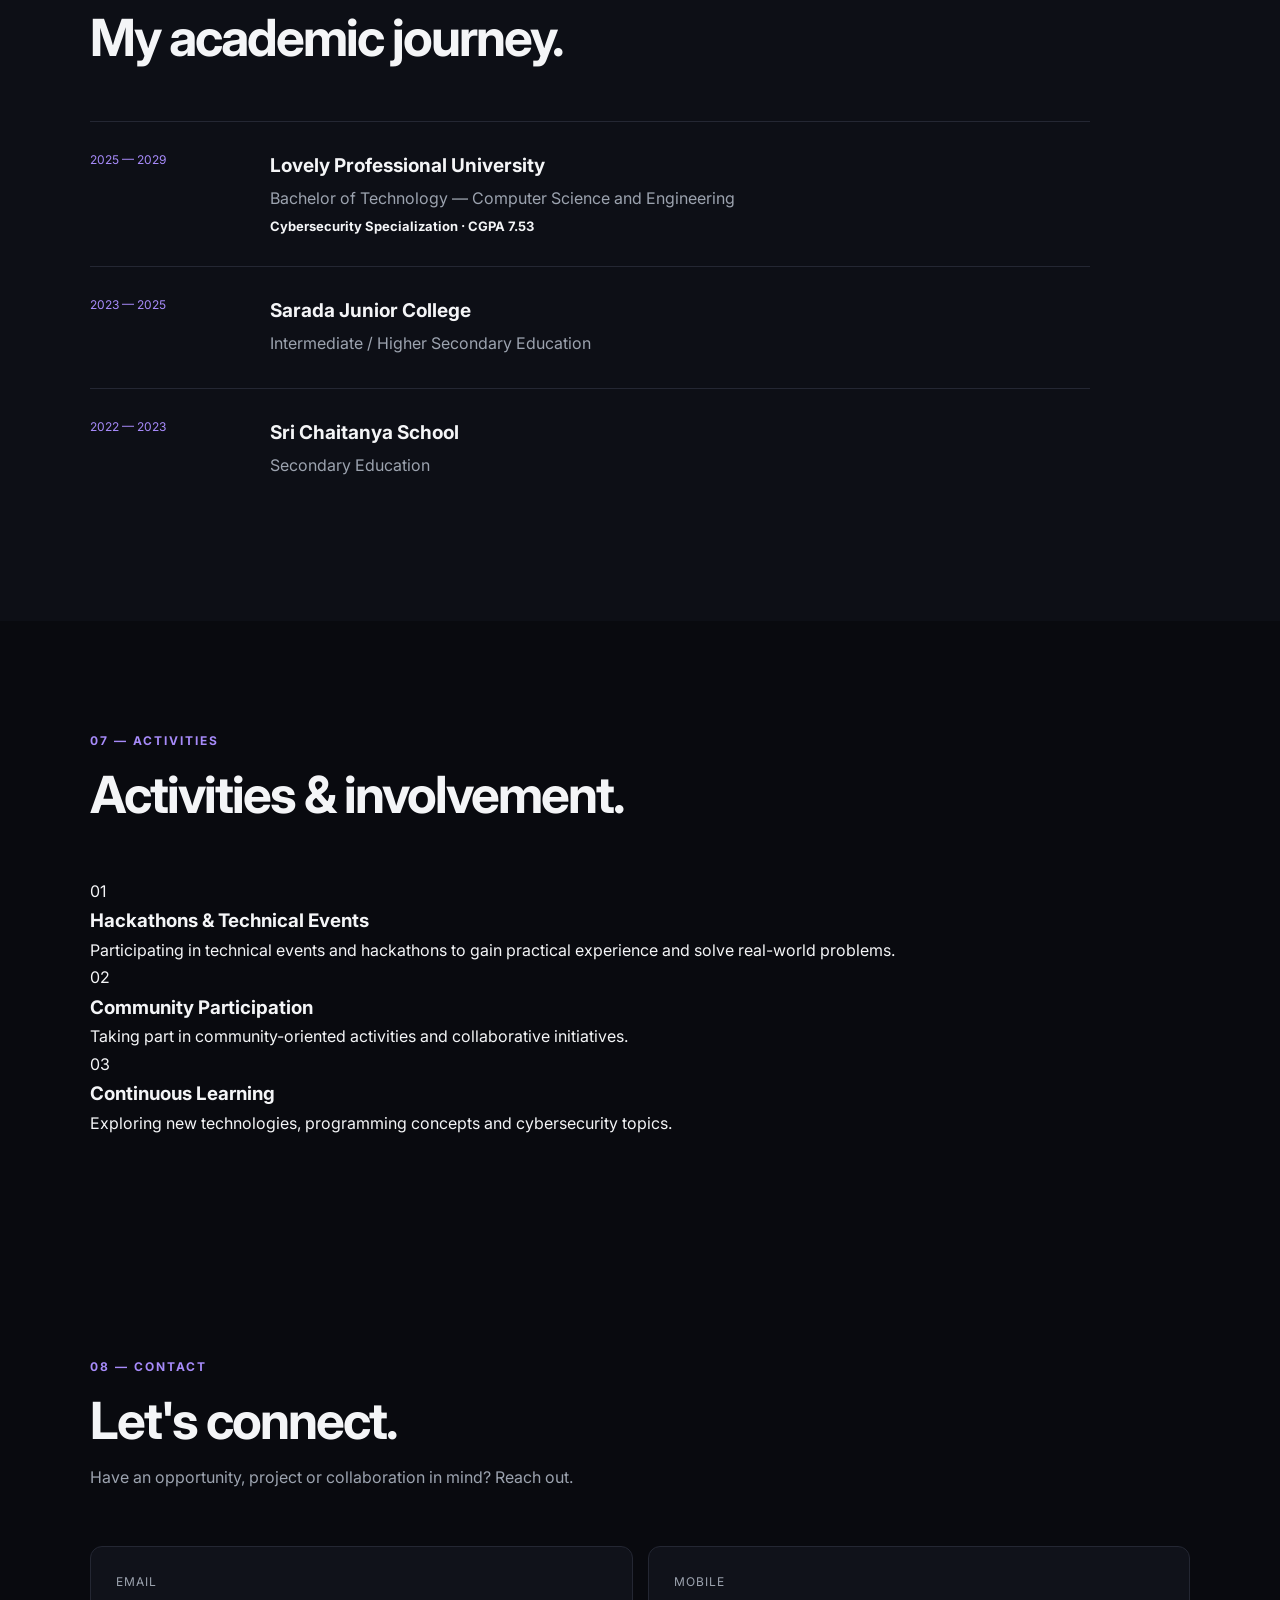
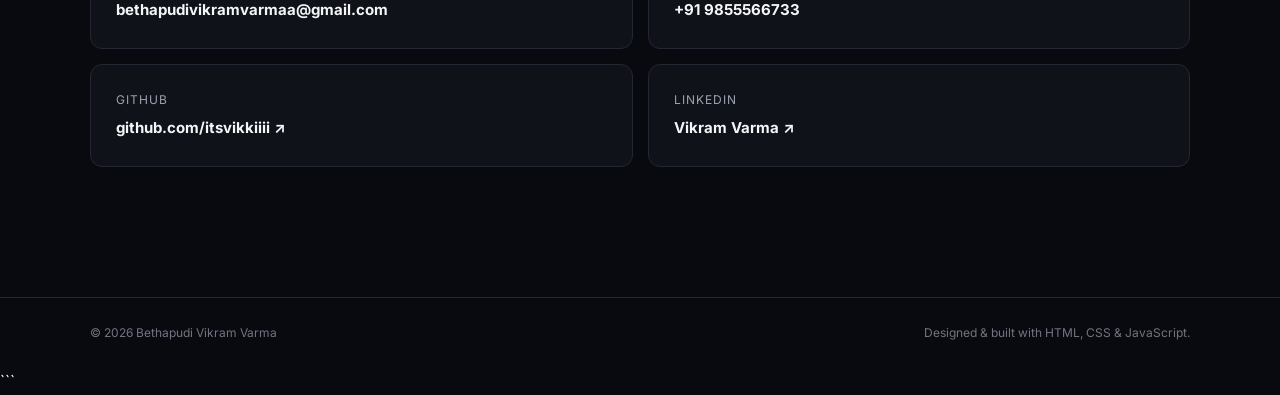
==== commit 098795cf: "Refactor index.html for improved clarity and structure Updated the portfolio webpage to enhance cont" ====
--- a/index.html
+++ b/index.html
@@ -1,192 +1,890 @@
+```html
 <!DOCTYPE html>
 <html lang="en">
 <head>
   <meta charset="UTF-8">
   <meta name="viewport" content="width=device-width, initial-scale=1.0">
-  <meta name="description" content="Bethapudi Vikram Varma — Cybersecurity-focused Computer Science student portfolio.">
-  <title>Vikram Varma | Cybersecurity Portfolio</title>
+
+  <title>Vikram Varma | Portfolio</title>
+
   <link rel="preconnect" href="https://fonts.googleapis.com">
   <link rel="preconnect" href="https://fonts.gstatic.com" crossorigin>
-  <link href="https://fonts.googleapis.com/css2?family=Inter:wght@400;500;600;700;800&display=swap" rel="stylesheet">
+
+  <link
+    href="https://fonts.googleapis.com/css2?family=Inter:wght@400;500;600;700;800&display=swap"
+    rel="stylesheet"
+  >
+
   <link rel="stylesheet" href="style.css">
 </head>
+
 <body>
+
+  <!-- ================= NAVBAR ================= -->
+
   <header class="nav">
-    <a class="logo" href="#home">VV<span>.</span></a>
-    <button class="menu" aria-label="Open menu">☰</button>
+
+    <a href="#home" class="logo">
+      VV<span>.</span>
+    </a>
+
+    <button class="menu" aria-label="Open menu">
+      ☰
+    </button>
+
     <nav>
       <a href="#about">About</a>
       <a href="#skills">Skills</a>
       <a href="#projects">Projects</a>
+      <a href="#training">Training</a>
+      <a href="#certifications">Certifications</a>
       <a href="#education">Education</a>
+      <a href="#activities">Activities</a>
       <a href="#contact">Contact</a>
     </nav>
+
   </header>
 
+
   <main>
+
+    <!-- ================= HERO ================= -->
+
     <section id="home" class="hero">
+
       <div class="hero-copy">
-        <p class="eyebrow">B.Tech CSE • Cybersecurity</p>
-        <h1>Hi, I'm <span>Vikram Varma.</span></h1>
-        <h2>Cybersecurity-focused Computer Science Student</h2>
-        <p class="lead">Motivated B.Tech Computer Science and Engineering student seeking opportunities to build practical skills and contribute as a Cybersecurity Analyst.</p>
+
+        <p class="eyebrow">
+          B.Tech CSE • Cybersecurity
+        </p>
+
+        <h1>
+          Hi, I'm
+          <span>Vikram Varma.</span>
+        </h1>
+
+        <h2>
+          Cybersecurity-focused Computer Science Student
+        </h2>
+
+        <p class="lead">
+          Motivated B.Tech Computer Science and Engineering student
+          interested in cybersecurity, programming and practical
+          technology projects.
+        </p>
+
         <div class="buttons">
-          <a class="btn primary" href="#projects">View Projects</a>
-          <a class="btn secondary" href="#contact">Contact Me</a>
-        </div>
-      </div>
+
+          <a href="#projects" class="btn primary">
+            View Projects
+          </a>
+
+          <a href="#contact" class="btn secondary">
+            Contact Me
+          </a>
+
+        </div>
+
+      </div>
+
+
       <div class="hero-card">
 
-  <div class="profile-photo">
-    <img src="vikram.jpg" alt="Vikram Varma">
-  </div>
-
-  <div class="status">
-    <i></i> Open to opportunities
-  </div>
-
-  <p>Currently studying at</p>
-
-  <strong>Lovely Professional University</strong>
-
-  <small>Phagwara, Punjab • 2025–2029</small>
-
-</div>
+        <div class="profile-photo">
+          <img
+            src="vikram.jpg"
+            alt="Vikram Varma"
+          >
+        </div>
+
+        <div class="status">
+          <i></i>
+          Open to opportunities
+        </div>
+
+        <p>Currently studying at</p>
+
+        <strong>
+          Lovely Professional University
+        </strong>
+
+        <small>
+          Phagwara, Punjab • 2025–2029
+        </small>
+
+      </div>
+
     </section>
 
+
+    <!-- ================= ABOUT ================= -->
+
     <section id="about" class="section">
+
       <div class="section-heading">
-        <p class="eyebrow">01 — About</p>
-        <h2>Building skills with a security mindset.</h2>
-      </div>
+
+        <p class="eyebrow">
+          01 — About
+        </p>
+
+        <h2>
+          Building skills with a security mindset.
+        </h2>
+
+      </div>
+
+
       <div class="about-grid">
-        <p>I'm <strong>Bethapudi Vikram Varma</strong>, a B.Tech Computer Science and Engineering student specializing in Cybersecurity. I enjoy learning technologies, working on practical projects, and continuously improving my technical knowledge.</p>
+
+        <p>
+          I'm <strong>Bethapudi Vikram Varma</strong>, a B.Tech
+          Computer Science and Engineering student interested in
+          cybersecurity and technology. I enjoy learning new
+          technologies, developing practical projects and
+          continuously improving my technical skills.
+        </p>
+
+
         <div class="facts">
-          <div><span>Degree</span><strong>B.Tech CSE</strong></div>
-          <div><span>Specialization</span><strong>Cybersecurity</strong></div>
-          <div><span>CGPA</span><strong>7.53</strong></div>
-          <div><span>Location</span><strong>Phagwara, Punjab</strong></div>
-        </div>
-      </div>
+
+          <div>
+            <span>Degree</span>
+            <strong>B.Tech CSE</strong>
+          </div>
+
+          <div>
+            <span>Specialization</span>
+            <strong>Cybersecurity</strong>
+          </div>
+
+          <div>
+            <span>CGPA</span>
+            <strong>7.53</strong>
+          </div>
+
+          <div>
+            <span>Location</span>
+            <strong>Phagwara, Punjab</strong>
+          </div>
+
+        </div>
+
+      </div>
+
     </section>
 
+
+    <!-- ================= SKILLS ================= -->
+
     <section id="skills" class="section alt">
+
       <div class="section-heading">
-        <p class="eyebrow">02 — Skills</p>
-        <h2>Tools I work with.</h2>
-      </div>
+
+        <p class="eyebrow">
+          02 — Skills
+        </p>
+
+        <h2>
+          Tools I work with.
+        </h2>
+
+      </div>
+
+
       <div class="skill-grid">
-        <div class="skill-card"><span>01</span><h3>Programming</h3><p>Python · JavaScript · C · C++</p></div>
-        <div class="skill-card"><span>02</span><h3>Web & Database</h3><p>HTML · CSS · PostgreSQL</p></div>
-        <div class="skill-card"><span>03</span><h3>Cybersecurity</h3><p>Cybersecurity fundamentals and continuous technical learning</p></div>
-        <div class="skill-card"><span>04</span><h3>Soft Skills</h3><p>Adaptability · Team Collaboration · Time Management</p></div>
-      </div>
+
+        <div class="skill-card">
+
+          <span>01</span>
+
+          <h3>
+            Programming
+          </h3>
+
+          <p>
+            C · C++ · Python · JavaScript
+          </p>
+
+        </div>
+
+
+        <div class="skill-card">
+
+          <span>02</span>
+
+          <h3>
+            Web & Database
+          </h3>
+
+          <p>
+            HTML · CSS · JavaScript · PostgreSQL
+          </p>
+
+        </div>
+
+
+        <div class="skill-card">
+
+          <span>03</span>
+
+          <h3>
+            Cybersecurity
+          </h3>
+
+          <p>
+            Cybersecurity fundamentals and security-focused
+            technical learning.
+          </p>
+
+        </div>
+
+
+        <div class="skill-card">
+
+          <span>04</span>
+
+          <h3>
+            Soft Skills
+          </h3>
+
+          <p>
+            Teamwork · Adaptability · Time Management
+          </p>
+
+        </div>
+
+      </div>
+
     </section>
 
-    <section id="projects" class="section projects-section">
+
+    <!-- ================= PROJECTS ================= -->
+
+    <section id="projects" class="section">
+
       <div class="section-heading">
-        <p class="eyebrow">03 — Projects</p>
-        <h2>Things I've built & explored.</h2>
-        <p>From automation hardware to Python applications and connected IoT systems, I like turning ideas into working prototypes.</p>
-      </div>
+
+        <p class="eyebrow">
+          03 — Projects
+        </p>
+
+        <h2>
+          Things I've built & explored.
+        </h2>
+
+        <p>
+          Practical projects combining programming, hardware,
+          automation and IoT.
+        </p>
+
+      </div>
+
 
       <div class="project-grid">
+
+
+        <!-- PROJECT 1 -->
+
         <article class="project-card featured">
-          <div class="project-top"><span class="project-index">01</span><span class="project-label">Safety Automation</span></div>
-          <div class="project-icon">🔥</div>
-          <p class="tag">Oct 2025 — Dec 2025</p>
-          <h3>Smart Fire Detection & Water Sprinkler</h3>
-          <p>A team project that detects fire and automatically activates a water sprinkler for faster response and improved safety.</p>
-          <div class="chips"><span>Arduino</span><span>GSM</span><span>IR Sensor</span><span>Automation</span></div>
+
+          <div class="project-top">
+
+            <span class="project-index">
+              01
+            </span>
+
+            <span class="project-label">
+              Safety Automation
+            </span>
+
+          </div>
+
+          <div class="project-icon">
+            🔥
+          </div>
+
+          <p class="tag">
+            Oct 2025 — Dec 2025
+          </p>
+
+          <h3>
+            Smart Fire Detection & Water Sprinkler
+          </h3>
+
+          <p>
+            A team project that detects fire and automatically
+            activates a water sprinkler to improve response
+            and safety.
+          </p>
+
+          <div class="chips">
+            <span>Arduino</span>
+            <span>GSM</span>
+            <span>IR Sensor</span>
+            <span>Automation</span>
+          </div>
+
         </article>
 
+
+        <!-- PROJECT 2 -->
+
         <article class="project-card">
-          <div class="project-top"><span class="project-index">02</span><span class="project-label">Python</span></div>
-          <div class="project-icon">📊</div>
-          <p class="tag">Academic Project</p>
-          <h3>Student Report Card</h3>
-          <p>A Python-based student report-card application designed to organize student details, marks and academic results in a simple workflow.</p>
-          <div class="chips"><span>Python</span><span>Logic</span><span>Data Handling</span></div>
+
+          <div class="project-top">
+
+            <span class="project-index">
+              02
+            </span>
+
+            <span class="project-label">
+              Python
+            </span>
+
+          </div>
+
+          <div class="project-icon">
+            📊
+          </div>
+
+          <p class="tag">
+            Academic Project
+          </p>
+
+          <h3>
+            Student Report Card
+          </h3>
+
+          <p>
+            A Python-based application for managing student
+            details, marks and academic results.
+          </p>
+
+          <div class="chips">
+            <span>Python</span>
+            <span>Data Handling</span>
+            <span>Logic</span>
+          </div>
+
         </article>
 
+
+        <!-- PROJECT 3 -->
+
         <article class="project-card">
-          <div class="project-top"><span class="project-index">03</span><span class="project-label">IoT • In Progress</span></div>
-          <div class="project-icon">🌱</div>
-          <p class="tag">ESP32 + Firebase</p>
-          <h3>Smart Moisture & Vibration Monitor</h3>
-          <p>An IoT monitoring prototype using an ESP32 to collect sensor readings and connect them to a Firebase-backed dashboard for remote data viewing.</p>
-          <div class="chips"><span>ESP32</span><span>Firebase</span><span>Moisture Sensor</span><span>Vibration</span></div>
+
+          <div class="project-top">
+
+            <span class="project-index">
+              03
+            </span>
+
+            <span class="project-label">
+              IoT
+            </span>
+
+          </div>
+
+          <div class="project-icon">
+            🌱
+          </div>
+
+          <p class="tag">
+            ESP32 Project
+          </p>
+
+          <h3>
+            Smart Moisture & Vibration Monitor
+          </h3>
+
+          <p>
+            An IoT project using ESP32 with moisture and
+            vibration sensors for monitoring environmental
+            conditions.
+          </p>
+
+          <div class="chips">
+            <span>ESP32</span>
+            <span>Firebase</span>
+            <span>Moisture Sensor</span>
+            <span>Vibration Sensor</span>
+          </div>
+
         </article>
-      </div>
+
+      </div>
+
     </section>
 
+
+    <!-- ================= TRAINING ================= -->
+
+    <section id="training" class="section alt">
+
+      <div class="section-heading">
+
+        <p class="eyebrow">
+          04 — Training
+        </p>
+
+        <h2>
+          Training & practical experience.
+        </h2>
+
+        <p>
+          Experiences that helped me develop teamwork,
+          communication and community-oriented skills.
+        </p>
+
+      </div>
+
+
+      <div class="training-card">
+
+        <div class="training-number">
+          01
+        </div>
+
+
+        <div class="training-content">
+
+          <p class="tag">
+            Community Development Program
+          </p>
+
+          <h3>
+            Community Development Program (CDP)
+          </h3>
+
+          <h4>
+            We Are With You Charitable Trust
+          </h4>
+
+          <p>
+            Participated in a Community Development Program
+            focused on community engagement, awareness,
+            teamwork and contributing to initiatives aimed
+            at creating a positive impact in society.
+          </p>
+
+
+          <div class="chips">
+
+            <span>Community Engagement</span>
+            <span>Teamwork</span>
+            <span>Social Awareness</span>
+
+          </div>
+
+        </div>
+
+      </div>
+
+    </section>
+
+
+    <!-- ================= CERTIFICATIONS ================= -->
+
+    <section id="certifications" class="section">
+
+      <div class="section-heading">
+
+        <p class="eyebrow">
+          05 — Certifications
+        </p>
+
+        <h2>
+          Certifications & learning.
+        </h2>
+
+        <p>
+          Professional and technical certifications from my
+          learning journey.
+        </p>
+
+      </div>
+
+
+      <div class="certs">
+
+
+        <!-- CERTIFICATE 1 -->
+
+        <a
+          href="certificate.html?cert=infosys"
+          class="certificate-card"
+        >
+
+          <div class="certificate-number">
+            01
+          </div>
+
+          <div class="certificate-content">
+
+            <h3>
+              Introduction to Cyber Security
+            </h3>
+
+            <p>
+              Infosys · March 25, 2026
+            </p>
+
+          </div>
+
+          <span class="certificate-arrow">
+            ↗
+          </span>
+
+        </a>
+
+
+        <!-- CERTIFICATE 2 -->
+
+        <a
+          href="certificate.html?cert=laws"
+          class="certificate-card"
+        >
+
+          <div class="certificate-number">
+            02
+          </div>
+
+          <div class="certificate-content">
+
+            <h3>
+              Indian Laws: Know Your Rights
+            </h3>
+
+            <p>
+              Certification
+            </p>
+
+          </div>
+
+          <span class="certificate-arrow">
+            ↗
+          </span>
+
+        </a>
+
+
+        <!-- CERTIFICATE 3 -->
+
+        <a
+          href="certificate.html?cert=oracle"
+          class="certificate-card"
+        >
+
+          <div class="certificate-number">
+            03
+          </div>
+
+          <div class="certificate-content">
+
+            <h3>
+              Oracle Cloud Infrastructure 2025
+            </h3>
+
+            <p>
+              Oracle · May 20, 2026
+            </p>
+
+          </div>
+
+          <span class="certificate-arrow">
+            ↗
+          </span>
+
+        </a>
+
+      </div>
+
+    </section>
+
+
+    <!-- ================= EDUCATION ================= -->
+
     <section id="education" class="section alt">
+
       <div class="section-heading">
-        <p class="eyebrow">04 — Education & Certifications</p>
-        <h2>My learning journey.</h2>
-      </div>
+
+        <p class="eyebrow">
+          06 — Education
+        </p>
+
+        <h2>
+          My academic journey.
+        </h2>
+
+      </div>
+
+
       <div class="timeline">
+
+
         <div class="timeline-item">
-          <span>2025 — 2029</span>
-          <div><h3>Lovely Professional University</h3><p>Bachelor of Technology — Computer Science and Engineering</p><strong>Cybersecurity specialization · CGPA 7.53</strong></div>
-        </div>
-        <div class="timeline-item"><span>2023 — 2025</span><div><h3>Sarada Junior College</h3><p>Higher Secondary Education · 70%</p></div></div>
-        <div class="timeline-item"><span>2022 — 2023</span><div><h3>Sri Chaitanya School</h3><p>Secondary Education · 86%</p></div></div>
-      </div>
-      <div class="certs">
-
-  <a class="certificate-card" href="certificate.html?cert=infosys">
-    <div class="certificate-number">01</div>
-    <div class="certificate-content">
-      <h3>Introduction to Cyber Security</h3>
-      <p>Infosys · March 25, 2026</p>
-    </div>
-    <span class="certificate-arrow">↗</span>
-  </a>
-
-  <a class="certificate-card" href="certificate.html?cert=laws">
-    <div class="certificate-number">02</div>
-    <div class="certificate-content">
-      <h3>Indian Laws: Know Your Rights</h3>
-      <p>Learning Foundation Online</p>
-    </div>
-    <span class="certificate-arrow">↗</span>
-  </a>
-
-  <a class="certificate-card" href="certificate.html?cert=oracle">
-    <div class="certificate-number">03</div>
-    <div class="certificate-content">
-      <h3>Oracle Cloud Infrastructure 2025</h3>
-      <p>Oracle · May 20, 2026</p>
-    </div>
-    <span class="certificate-arrow">↗</span>
-  </a>
-
-</div>
+
+          <span>
+            2025 — 2029
+          </span>
+
+          <div>
+
+            <h3>
+              Lovely Professional University
+            </h3>
+
+            <p>
+              Bachelor of Technology — Computer Science
+              and Engineering
+            </p>
+
+            <strong>
+              Cybersecurity Specialization · CGPA 7.53
+            </strong>
+
+          </div>
+
+        </div>
+
+
+        <div class="timeline-item">
+
+          <span>
+            2023 — 2025
+          </span>
+
+          <div>
+
+            <h3>
+              Sarada Junior College
+            </h3>
+
+            <p>
+              Intermediate / Higher Secondary Education
+            </p>
+
+          </div>
+
+        </div>
+
+
+        <div class="timeline-item">
+
+          <span>
+            2022 — 2023
+          </span>
+
+          <div>
+
+            <h3>
+              Sri Chaitanya School
+            </h3>
+
+            <p>
+              Secondary Education
+            </p>
+
+          </div>
+
+        </div>
+
+      </div>
+
     </section>
 
-    <section class="section compact">
-      <div class="achievement"><div><p class="eyebrow">05 — Activities</p><h2>NSS Volunteer at Lovely Professional University.</h2></div><p>Participated in a team-based academic project focused on practical safety automation.</p></div>
+
+    <!-- ================= ACTIVITIES ================= -->
+
+    <section id="activities" class="section">
+
+      <div class="section-heading">
+
+        <p class="eyebrow">
+          07 — Activities
+        </p>
+
+        <h2>
+          Activities & involvement.
+        </h2>
+
+      </div>
+
+
+      <div class="activities-grid">
+
+
+        <div class="activity-card">
+
+          <span>01</span>
+
+          <h3>
+            Hackathons & Technical Events
+          </h3>
+
+          <p>
+            Participating in technical events and hackathons
+            to gain practical experience and solve real-world
+            problems.
+          </p>
+
+        </div>
+
+
+        <div class="activity-card">
+
+          <span>02</span>
+
+          <h3>
+            Community Participation
+          </h3>
+
+          <p>
+            Taking part in community-oriented activities
+            and collaborative initiatives.
+          </p>
+
+        </div>
+
+
+        <div class="activity-card">
+
+          <span>03</span>
+
+          <h3>
+            Continuous Learning
+          </h3>
+
+          <p>
+            Exploring new technologies, programming concepts
+            and cybersecurity topics.
+          </p>
+
+        </div>
+
+
+      </div>
+
     </section>
 
+
+    <!-- ================= CONTACT ================= -->
+
     <section id="contact" class="section contact">
+
       <div class="section-heading">
-        <p class="eyebrow">06 — Contact</p>
-        <h2>Let's connect.</h2>
-        <p>Have an opportunity, project, or collaboration in mind? Reach out.</p>
-      </div>
+
+        <p class="eyebrow">
+          08 — Contact
+        </p>
+
+        <h2>
+          Let's connect.
+        </h2>
+
+        <p>
+          Have an opportunity, project or collaboration in mind?
+          Reach out.
+        </p>
+
+      </div>
+
+
       <div class="contact-grid">
-        <a href="mailto:bethapudivikramvarmaa@gmail.com"><span>Email</span><strong>bethapudivikramvarmaa@gmail.com</strong></a>
-        <a href="tel:+919855566733"><span>Mobile</span><strong>+91 9855566733</strong></a>
-        <a href="https://github.com/itsvikkiiii" target="_blank" rel="noopener"><span>GitHub</span><strong>github.com/itsvikkiiii ↗</strong></a>
-        <a href="https://www.linkedin.com/in/vikram-varma-bethapudi/" target="_blank" rel="noopener"><span>LinkedIn</span><strong>Vikram Varma ↗</strong></a>
-      </div>
+
+        <a href="mailto:bethapudivikramvarmaa@gmail.com">
+
+          <span>Email</span>
+
+          <strong>
+            bethapudivikramvarmaa@gmail.com
+          </strong>
+
+        </a>
+
+
+        <a href="tel:+919855566733">
+
+          <span>Mobile</span>
+
+          <strong>
+            +91 9855566733
+          </strong>
+
+        </a>
+
+
+        <a
+          href="https://github.com/itsvikkiiii"
+          target="_blank"
+          rel="noopener"
+        >
+
+          <span>GitHub</span>
+
+          <strong>
+            github.com/itsvikkiiii ↗
+          </strong>
+
+        </a>
+
+
+        <a
+          href="https://www.linkedin.com/in/vikram-varma-bethapudi/"
+          target="_blank"
+          rel="noopener"
+        >
+
+          <span>LinkedIn</span>
+
+          <strong>
+            Vikram Varma ↗
+          </strong>
+
+        </a>
+
+      </div>
+
     </section>
+
   </main>
 
-  <div class="cursor-glow" aria-hidden="true"></div>
-  <button class="back-top" aria-label="Back to top">↑</button>
-  <footer><p>© 2026 Bethapudi Vikram Varma</p><p>Designed & built with HTML, CSS & JavaScript.</p></footer>
+
+  <!-- CURSOR EFFECT -->
+
+  <div
+    class="cursor-glow"
+    aria-hidden="true"
+  ></div>
+
+
+  <!-- BACK TO TOP -->
+
+  <button
+    class="back-top"
+    aria-label="Back to top"
+  >
+    ↑
+  </button>
+
+
+  <!-- FOOTER -->
+
+  <footer>
+
+    <p>
+      © 2026 Bethapudi Vikram Varma
+    </p>
+
+    <p>
+      Designed & built with HTML, CSS & JavaScript.
+    </p>
+
+  </footer>
+
+
   <script src="script.js"></script>
+
 </body>
 </html>
+```
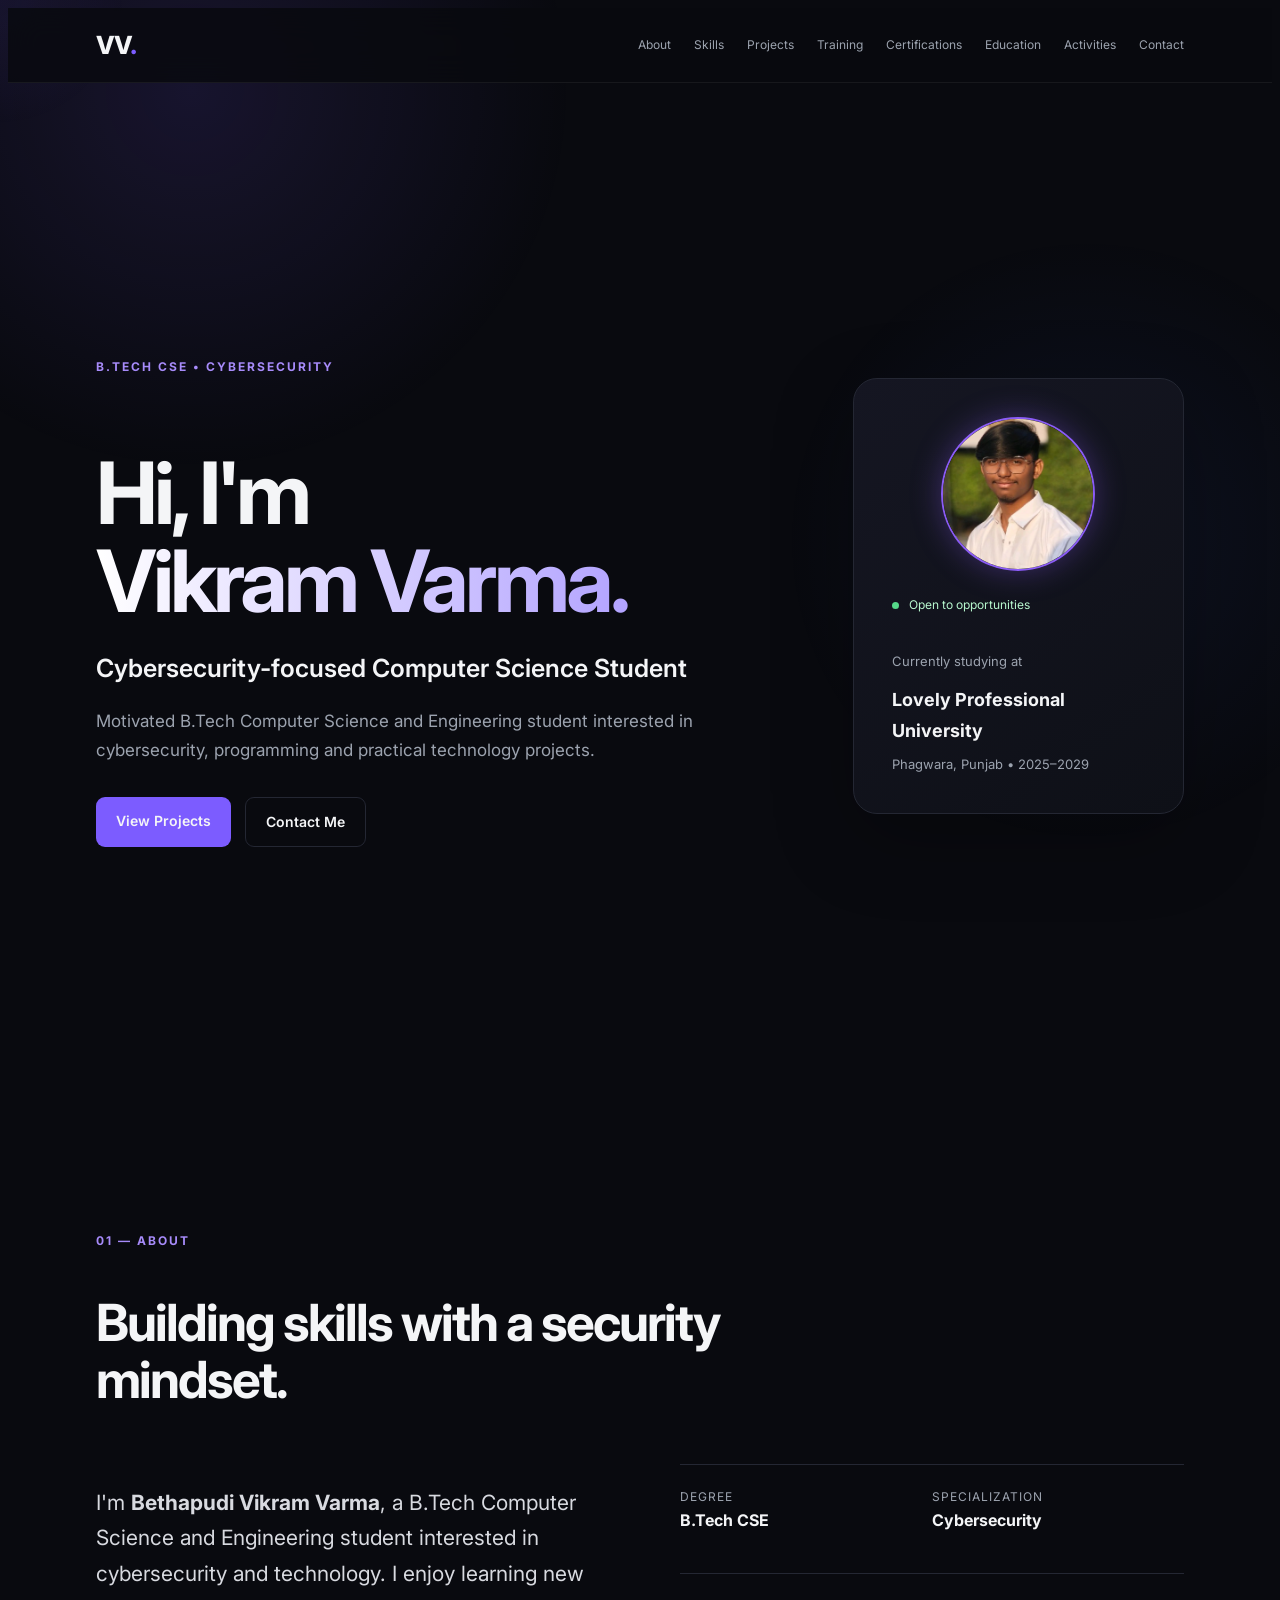
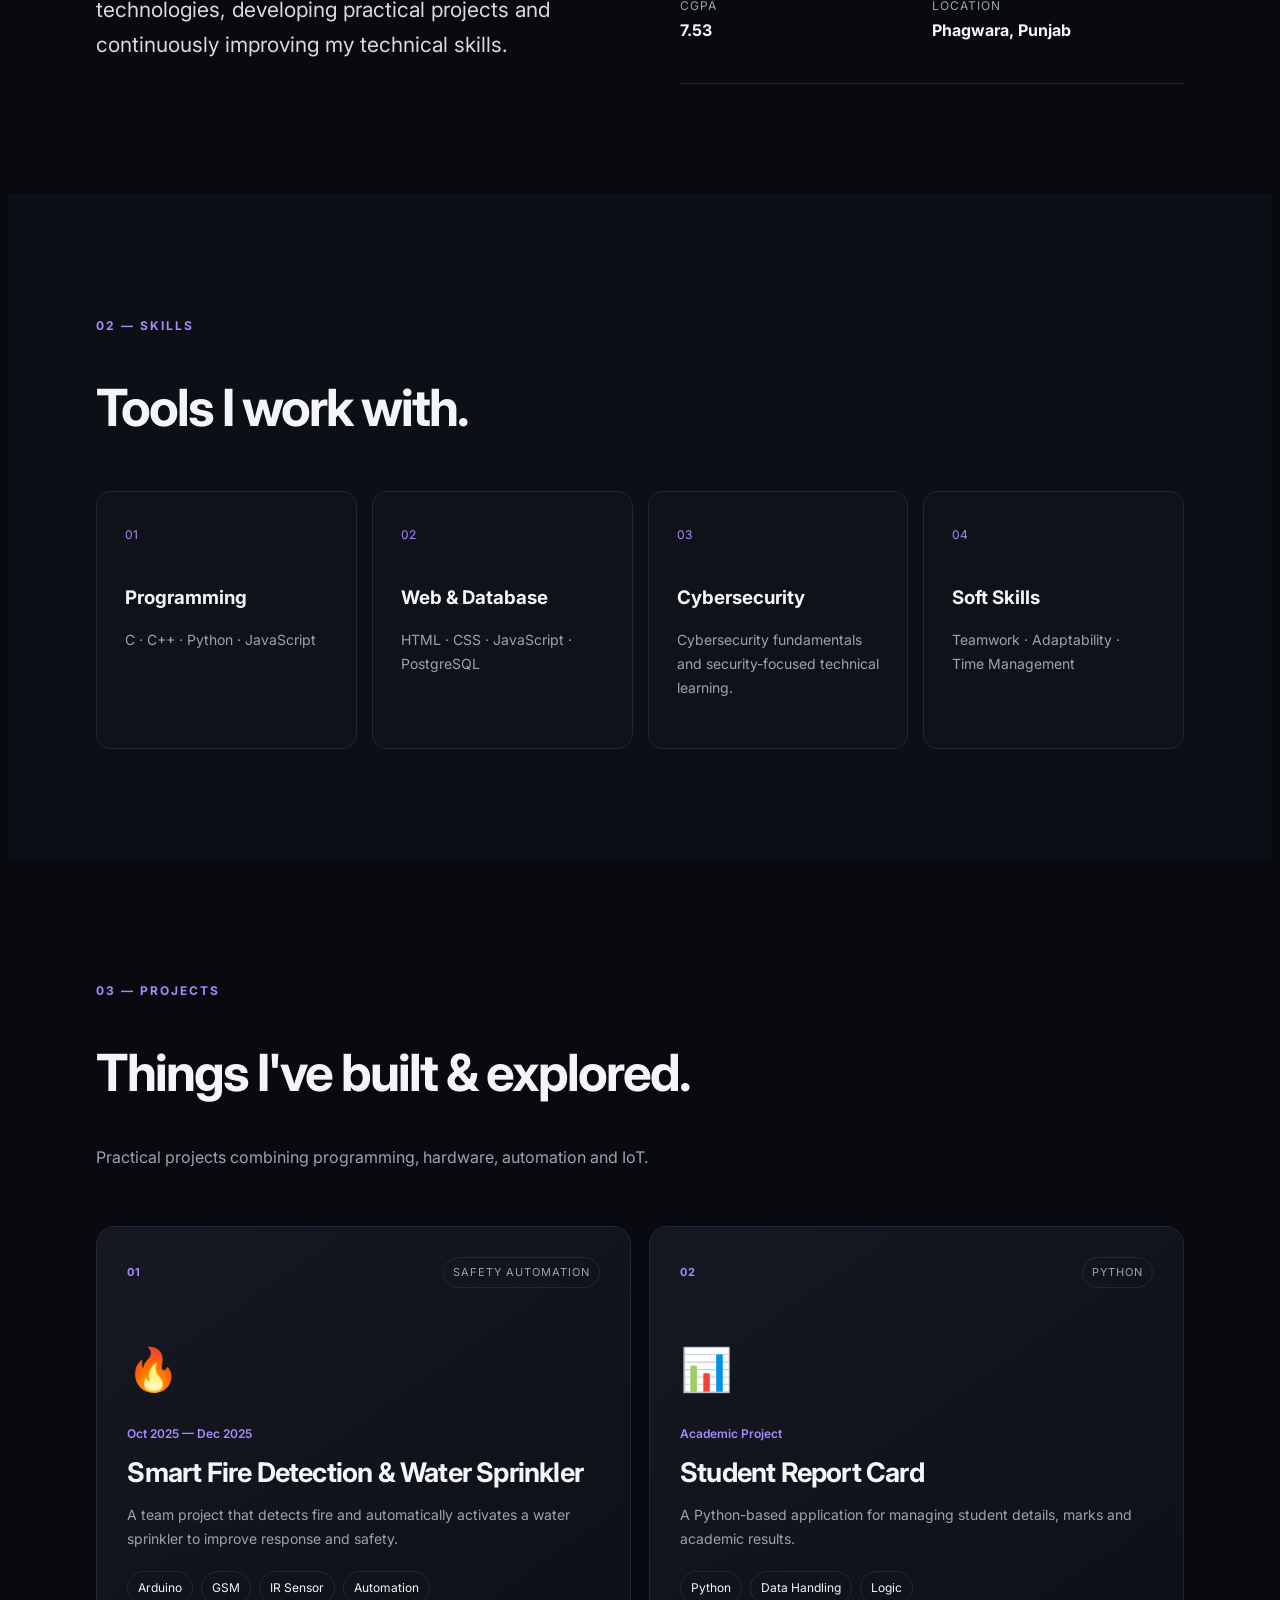
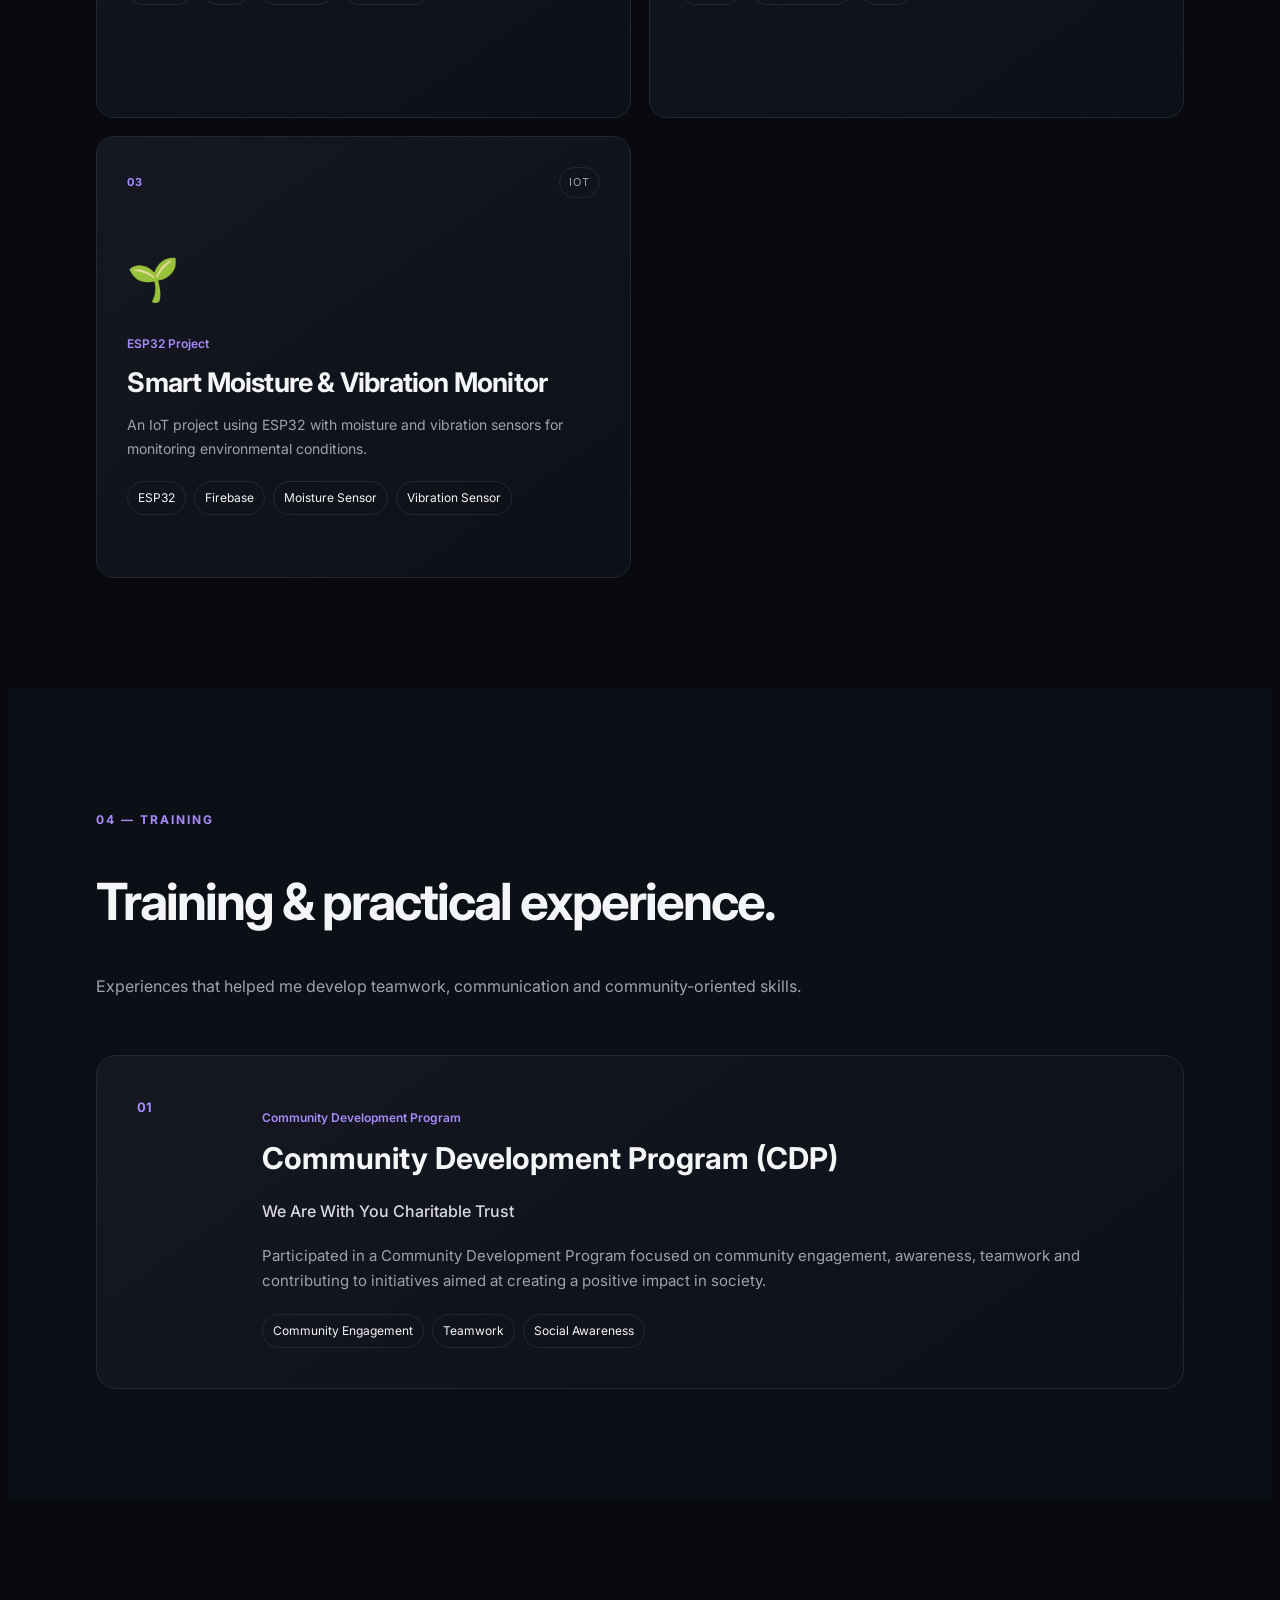
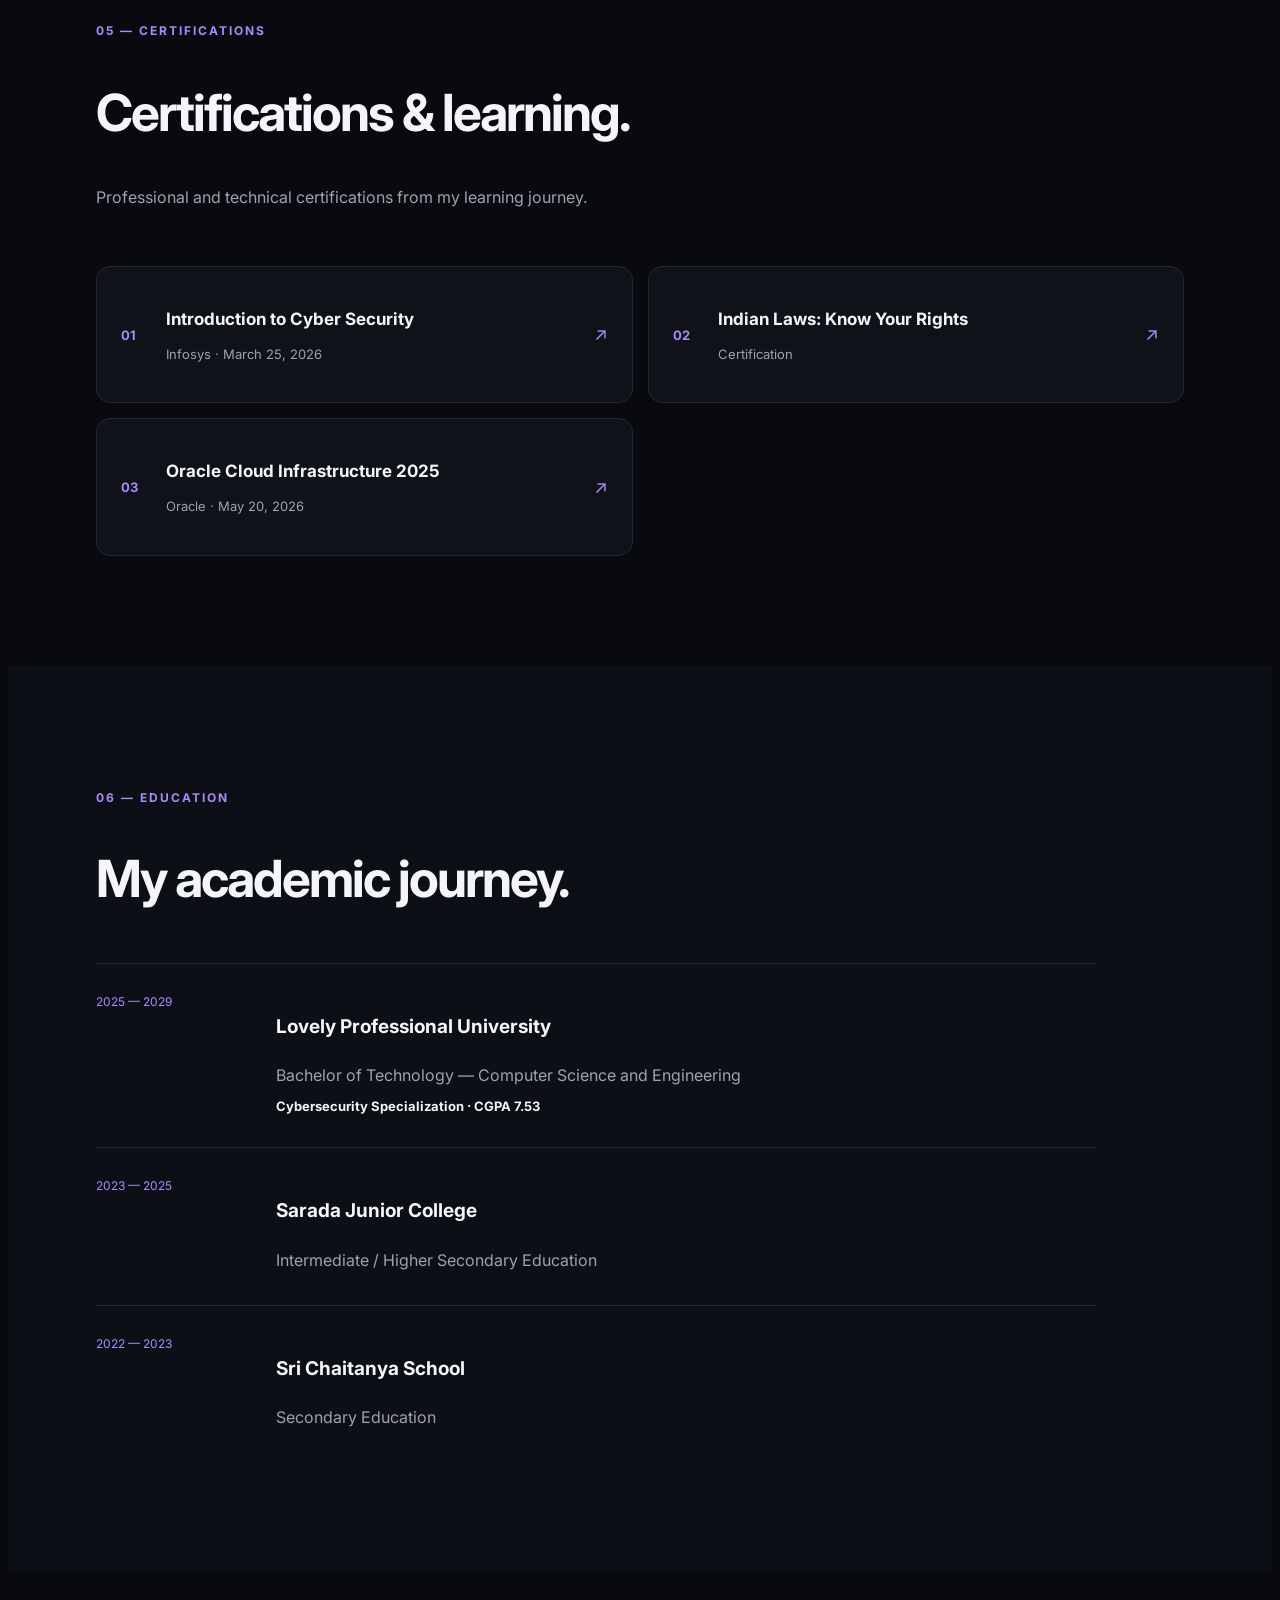
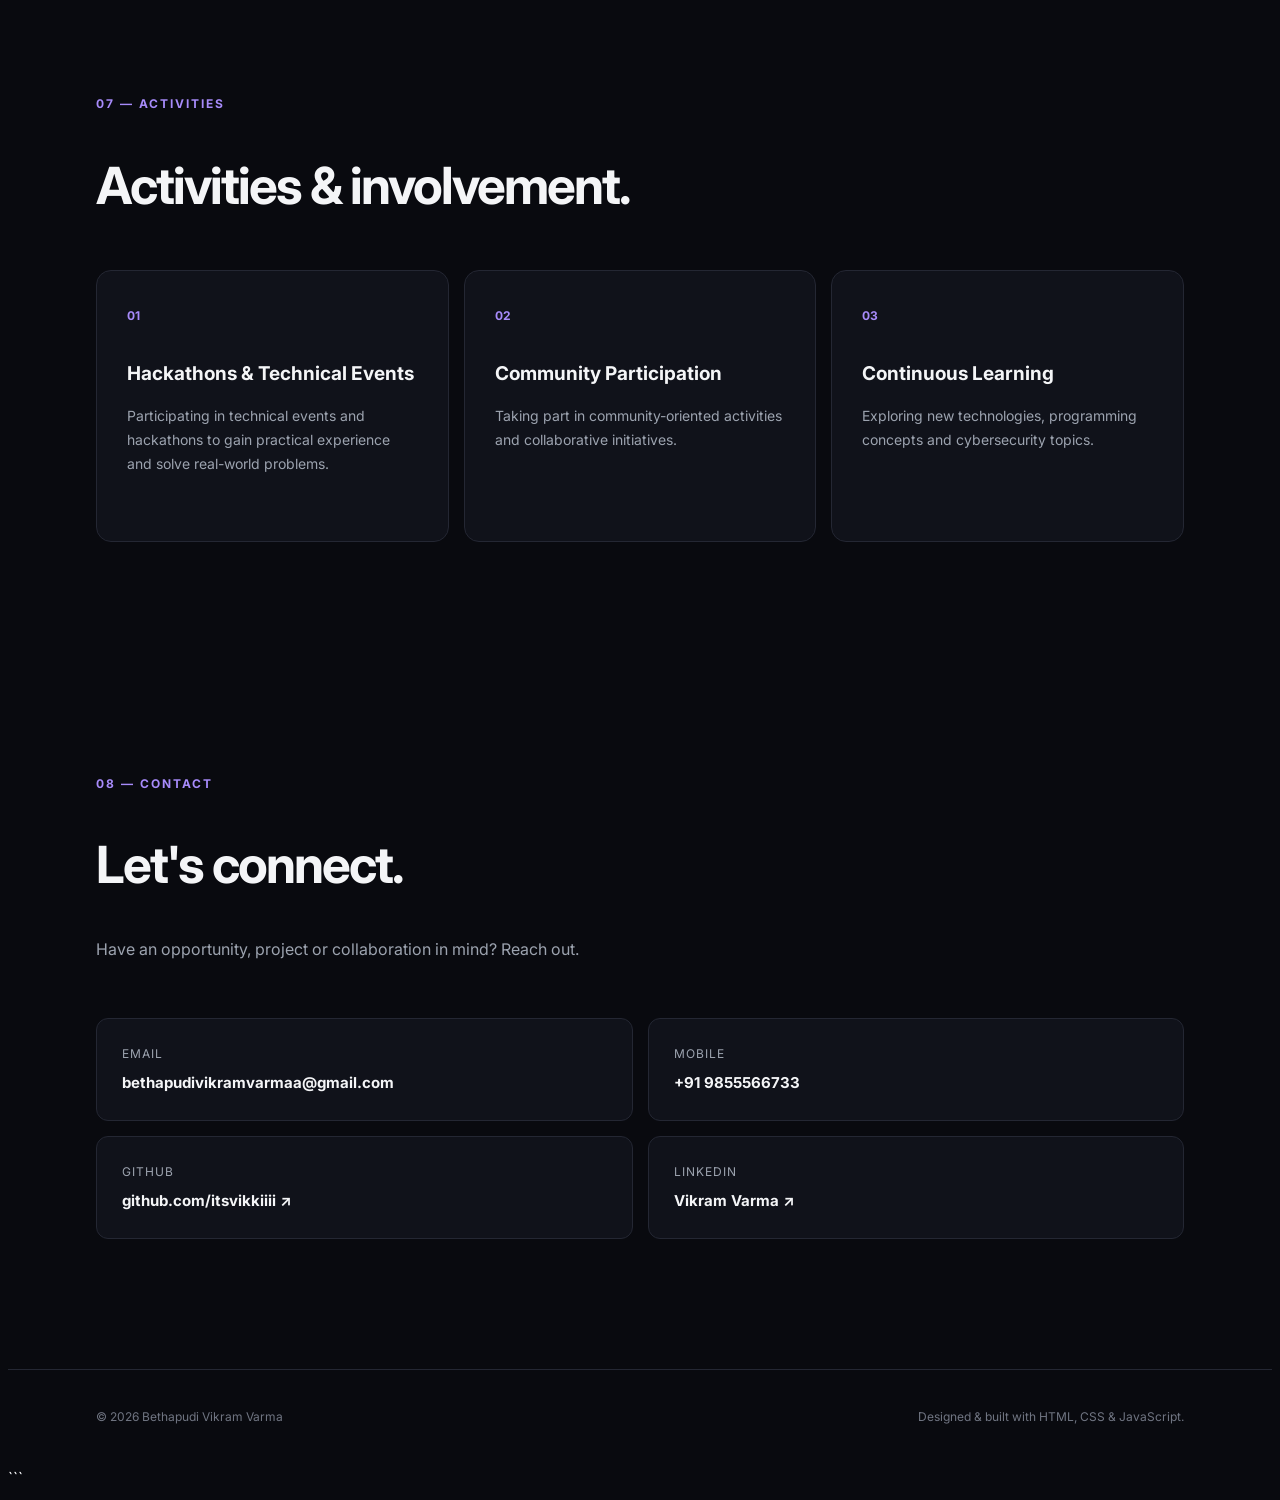
==== commit 08866e71: "Remove markdown code block from index.html" ====
--- a/index.html
+++ b/index.html
@@ -1,4 +1,4 @@
-```html
+
 <!DOCTYPE html>
 <html lang="en">
 <head>
--- a/style.css
+++ b/style.css
@@ -1,158 +1,1173 @@
+```css
+/* =========================
+   RESET
+========================= */
+
+* {
+  box-sizing: border-box;
+  margin: 0;
+  padding: 0;
+}
+
+:root {
+  --bg: #090a0f;
+  --panel: #10121a;
+  --text: #f4f5f7;
+  --muted: #9ca3af;
+  --line: #242733;
+  --accent: #7c5cff;
+  --accent2: #a78bfa;
+}
+
+html {
+  scroll-behavior: smooth;
+  scroll-padding-top: 80px;
+}
+
+body {
+  font-family: Inter, Arial, sans-serif;
+  background: var(--bg);
+  color: var(--text);
+  line-height: 1.7;
+}
+
+a {
+  color: inherit;
+  text-decoration: none;
+}
+
+
+/* =========================
+   NAVIGATION
+========================= */
+
+.nav {
+  height: 74px;
+  position: sticky;
+  top: 0;
+  z-index: 100;
+
+  display: flex;
+  align-items: center;
+  justify-content: space-between;
+
+  padding: 0 7%;
+
+  background: rgba(9, 10, 15, 0.84);
+  backdrop-filter: blur(16px);
+
+  border-bottom: 1px solid rgba(255,255,255,0.06);
+}
+
+.logo {
+  font-size: 25px;
+  font-weight: 800;
+  letter-spacing: -1px;
+}
+
+.logo span {
+  color: var(--accent);
+}
+
+.nav nav {
+  display: flex;
+  gap: 23px;
+}
+
+.nav nav a {
+  font-size: 12px;
+  color: var(--muted);
+  transition: 0.2s;
+}
+
+.nav nav a:hover {
+  color: #fff;
+}
+
+.menu {
+  display: none;
+
+  background: transparent;
+  border: 0;
+
+  color: #fff;
+
+  font-size: 25px;
+
+  cursor: pointer;
+}
+
+
+/* =========================
+   HERO
+========================= */
+
+.hero {
+  min-height: calc(100vh - 74px);
+
+  padding: 100px 7%;
+
+  display: grid;
+  grid-template-columns: 1.35fr 0.65fr;
+
+  gap: 70px;
+
+  align-items: center;
+
+  max-width: 1400px;
+
+  margin: auto;
+}
+
+.hero-copy {
+  animation: heroIn 0.8s ease both;
+}
+
+.eyebrow {
+  color: var(--accent2);
+
+  font-size: 12px;
+  font-weight: 700;
+
+  letter-spacing: 2px;
+
+  text-transform: uppercase;
+
+  margin-bottom: 15px;
+}
+
+h1 {
+  font-size: clamp(48px, 7vw, 86px);
+
+  line-height: 1.03;
+
+  letter-spacing: -4px;
+
+  margin-bottom: 20px;
+}
+
+h1 span {
+  display: block;
+
+  background: linear-gradient(
+    90deg,
+    #fff,
+    #9c88ff
+  );
+
+  -webkit-background-clip: text;
+  color: transparent;
+}
+
+.hero h2 {
+  font-size: clamp(18px, 2vw, 25px);
+
+  font-weight: 600;
+
+  margin-bottom: 18px;
+}
+
+.lead {
+  max-width: 700px;
+
+  color: var(--muted);
+
+  font-size: 17px;
+}
+
+.buttons {
+  display: flex;
+
+  gap: 14px;
+
+  margin-top: 32px;
+}
+
+.btn {
+  padding: 12px 20px;
+
+  border-radius: 9px;
+
+  font-weight: 600;
+
+  font-size: 14px;
+
+  transition: 0.25s;
+}
+
+.btn:hover {
+  transform: translateY(-2px);
+}
+
+.primary {
+  background: var(--accent);
+}
+
+.secondary {
+  border: 1px solid var(--line);
+}
+
+
+/* =========================
+   HERO CARD
+========================= */
+
+.hero-card {
+  background: linear-gradient(
+    145deg,
+    #151622,
+    #0e1017
+  );
+
+  border: 1px solid var(--line);
+
+  border-radius: 24px;
+
+  padding: 38px;
+
+  box-shadow:
+    0 25px 80px rgba(0,0,0,0.25);
+
+  animation: heroIn 1s 0.12s ease both;
+}
 
 .profile-photo {
   width: 150px;
   height: 150px;
+
   margin: 0 auto 24px;
+
   border-radius: 50%;
+
   overflow: hidden;
+
   border: 2px solid #8b5cf6;
-  box-shadow: 0 0 30px rgba(139, 92, 246, 0.35);
+
+  box-shadow:
+    0 0 30px rgba(139,92,246,0.35);
 }
 
 .profile-photo img {
   width: 100%;
   height: 100%;
+
   object-fit: cover;
+
   display: block;
 }
-*{box-sizing:border-box;margin:0;padding:0}
-:root{--bg:#090a0f;--panel:#10121a;--text:#f4f5f7;--muted:#9ca3af;--line:#242733;--accent:#7c5cff;--accent2:#a78bfa}
-html{scroll-behavior:smooth}
-body{font-family:Inter,Arial,sans-serif;background:var(--bg);color:var(--text);line-height:1.7}
-a{color:inherit;text-decoration:none}
-.nav{height:74px;position:sticky;top:0;z-index:10;display:flex;align-items:center;justify-content:space-between;padding:0 7%;background:rgba(9,10,15,.84);backdrop-filter:blur(16px);border-bottom:1px solid rgba(255,255,255,.06)}
-.logo{font-size:25px;font-weight:800;letter-spacing:-1px}.logo span{color:var(--accent)}
-.nav nav{display:flex;gap:30px}.nav nav a{font-size:14px;color:var(--muted);transition:.2s}.nav nav a:hover{color:#fff}
-.menu{display:none;background:none;border:0;color:#fff;font-size:25px}
-.hero{min-height:calc(100vh - 74px);padding:100px 7%;display:grid;grid-template-columns:1.35fr .65fr;gap:70px;align-items:center;max-width:1400px;margin:auto}
-.eyebrow{color:var(--accent2);font-size:12px;font-weight:700;letter-spacing:2px;text-transform:uppercase;margin-bottom:15px}
-h1{font-size:clamp(48px,7vw,86px);line-height:1.03;letter-spacing:-4px;margin-bottom:20px}h1 span{display:block;background:linear-gradient(90deg,#fff,#9c88ff);-webkit-background-clip:text;color:transparent}
-.hero h2{font-size:clamp(18px,2vw,25px);font-weight:600;margin-bottom:18px}.lead{max-width:700px;color:var(--muted);font-size:17px}
-.buttons{display:flex;gap:14px;margin-top:32px}.btn{padding:12px 20px;border-radius:9px;font-weight:600;font-size:14px}.primary{background:var(--accent)}.secondary{border:1px solid var(--line)}
-.hero-card{background:linear-gradient(145deg,#151622,#0e1017);border:1px solid var(--line);border-radius:24px;padding:38px;box-shadow:0 25px 80px rgba(0,0,0,.25)}
-.avatar{width:110px;height:110px;border-radius:50%;display:grid;place-items:center;font-size:35px;font-weight:800;background:linear-gradient(135deg,var(--accent),#3d2d91);margin-bottom:25px}
-.status{font-size:12px;color:#b7f7ce;margin-bottom:35px}.status i{display:inline-block;width:7px;height:7px;background:#55d889;border-radius:50%;margin-right:7px}.hero-card p,.hero-card small{display:block;color:var(--muted);font-size:13px}.hero-card strong{display:block;font-size:18px;margin:3px 0 7px}
-.section{padding:110px 7%;max-width:1400px;margin:auto}.alt{max-width:none;background:#0d0f16}.section-heading{max-width:760px;margin-bottom:55px}.section-heading h2{font-size:clamp(32px,4vw,54px);line-height:1.12;letter-spacing:-2px}.section-heading>p:last-child{color:var(--muted);margin-top:14px}
-.about-grid{display:grid;grid-template-columns:1fr 1fr;gap:80px}.about-grid>p{font-size:21px;color:#d8dae0}.facts{display:grid;grid-template-columns:1fr 1fr;border-top:1px solid var(--line)}.facts div{padding:22px 0;border-bottom:1px solid var(--line)}.facts span{display:block;color:var(--muted);font-size:12px;text-transform:uppercase;letter-spacing:1px}.facts strong{font-size:16px}
-.skill-grid{max-width:1200px;margin:auto;display:grid;grid-template-columns:repeat(4,1fr);gap:15px}.skill-card{padding:28px;background:var(--panel);border:1px solid var(--line);border-radius:15px;min-height:200px}.skill-card span{color:var(--accent2);font-size:12px}.skill-card h3{margin:35px 0 8px}.skill-card p{color:var(--muted);font-size:14px}
-.project{display:grid;grid-template-columns:100px 1fr;gap:40px;padding:42px 0;border-top:1px solid var(--line);max-width:1000px}.project-number{font-size:12px;color:var(--accent2)}.tag{color:var(--accent2);font-size:12px;font-weight:600}.project h3{font-size:30px;margin:8px 0 12px}.project p{color:var(--muted);max-width:800px}.chips{display:flex;flex-wrap:wrap;gap:8px;margin-top:20px}.chips span{font-size:12px;padding:6px 10px;border:1px solid var(--line);border-radius:20px}
-.timeline{max-width:1000px}.timeline-item{display:grid;grid-template-columns:150px 1fr;gap:30px;padding:28px 0;border-top:1px solid var(--line)}.timeline-item>span{font-size:12px;color:var(--accent2)}.timeline-item h3{font-size:19px}.timeline-item p{color:var(--muted);margin:3px 0}.timeline-item strong{font-size:13px}
-.certs{display:grid;grid-template-columns:1fr 1fr;gap:15px;margin-top:45px}.certs>div{padding:24px;background:var(--panel);border:1px solid var(--line);border-radius:12px}.certs p{color:var(--muted);font-size:13px;margin-top:4px}
-.compact{padding-top:70px;padding-bottom:70px}.achievement{border:1px solid var(--line);padding:35px;border-radius:18px;display:flex;justify-content:space-between;gap:50px;align-items:center}.achievement h2{font-size:26px}.achievement>p{max-width:450px;color:var(--muted)}
-.contact{padding-bottom:130px}.contact-grid{display:grid;grid-template-columns:1fr 1fr;gap:15px}.contact-grid a{padding:25px;background:var(--panel);border:1px solid var(--line);border-radius:12px;transition:.2s}.contact-grid a:hover{transform:translateY(-3px);border-color:#51428e}.contact-grid span{display:block;color:var(--muted);font-size:12px;text-transform:uppercase;letter-spacing:1px}.contact-grid strong{display:block;margin-top:5px;font-size:15px;word-break:break-word}
-footer{border-top:1px solid var(--line);padding:25px 7%;display:flex;justify-content:space-between;color:#707582;font-size:12px}
-@media(max-width:850px){.nav{padding:0 5%}.nav nav{display:none;position:absolute;top:74px;left:0;right:0;padding:20px 5%;background:#0b0c11;border-bottom:1px solid var(--line);flex-direction:column;gap:15px}.nav nav.open{display:flex}.menu{display:block}.hero{grid-template-columns:1fr;padding:75px 5%}.hero-card{max-width:500px}.section{padding:80px 5%}.about-grid,.certs{grid-template-columns:1fr;gap:35px}.skill-grid{grid-template-columns:1fr 1fr}.achievement{display:block}.achievement>p{margin-top:20px}.contact-grid{grid-template-columns:1fr}}
-@media(max-width:520px){h1{letter-spacing:-2px}.buttons{flex-direction:column}.btn{text-align:center}.skill-grid{grid-template-columns:1fr}.project{grid-template-columns:1fr;gap:8px}.timeline-item{grid-template-columns:1fr;gap:5px}footer{display:block}footer p+p{margin-top:5px}}
-
-/* Enhanced portfolio interactions */
-body::before{content:"";position:fixed;inset:0;pointer-events:none;z-index:-2;background:radial-gradient(circle at 15% 10%,rgba(124,92,255,.13),transparent 28%),radial-gradient(circle at 85% 60%,rgba(75,120,255,.08),transparent 25%)}
-.hero-copy{animation:heroIn .8s ease both}.hero-card{animation:heroIn 1s .12s ease both}
-@keyframes heroIn{from{opacity:0;transform:translateY(18px)}to{opacity:1;transform:none}}
-.section{position:relative}
-.section-heading h2{max-width:850px}
-.project-grid{display:grid;grid-template-columns:repeat(2,1fr);gap:18px;max-width:1150px}
-.project-card{position:relative;overflow:hidden;padding:30px;min-height:380px;background:linear-gradient(145deg,#151722,#0e1017);border:1px solid var(--line);border-radius:18px;transition:transform .3s ease,border-color .3s ease,box-shadow .3s ease}
-.project-card::after{content:"";position:absolute;width:170px;height:170px;right:-70px;bottom:-80px;border-radius:50%;background:rgba(124,92,255,.13);filter:blur(5px);transition:.3s}
-.project-card:hover{transform:translateY(-8px);border-color:#51428e;box-shadow:0 22px 55px rgba(0,0,0,.3)}
-.project-card:hover::after{transform:scale(1.5)}
-.project-card.featured{min-height:430px}
-.project-top{display:flex;justify-content:space-between;align-items:center;color:var(--muted);font-size:11px;text-transform:uppercase;letter-spacing:1px}
-.project-index{color:var(--accent2);font-weight:700}
-.project-label{border:1px solid var(--line);border-radius:20px;padding:5px 9px}
-.project-icon{font-size:42px;margin:45px 0 20px;filter:grayscale(.15)}
-.project-card h3{font-size:27px;line-height:1.2;margin:7px 0 12px;letter-spacing:-.8px}
-.project-card p:not(.tag){color:var(--muted);font-size:14px;max-width:650px}
-.project-card .chips{position:relative;z-index:1}
-.cursor-glow{position:fixed;left:0;top:0;width:260px;height:260px;border-radius:50%;pointer-events:none;z-index:-1;background:radial-gradient(circle,rgba(124,92,255,.08),transparent 68%);transform:translate(-50%,-50%);transition:opacity .3s}
-.back-top{position:fixed;right:25px;bottom:25px;width:43px;height:43px;border:1px solid var(--line);border-radius:50%;background:#11131b;color:#fff;display:grid;place-items:center;opacity:0;pointer-events:none;transition:.25s;z-index:20;cursor:pointer}
-.back-top.show{opacity:1;pointer-events:auto}
-@media(max-width:850px){.project-grid{grid-template-columns:1fr}.project-card,.project-card.featured{min-height:340px}}
-/* =========================
-   CERTIFICATE PAGE
-========================= */
-
-.certificate-page {
-  min-height: 100vh;
+
+.status {
+  font-size: 12px;
+
+  color: #b7f7ce;
+
+  margin-bottom: 35px;
+}
+
+.status i {
+  display: inline-block;
+
+  width: 7px;
+  height: 7px;
+
+  background: #55d889;
+
+  border-radius: 50%;
+
+  margin-right: 7px;
+}
+
+.hero-card p,
+.hero-card small {
+  display: block;
+
+  color: var(--muted);
+
+  font-size: 13px;
+}
+
+.hero-card strong {
+  display: block;
+
+  font-size: 18px;
+
+  margin: 3px 0 7px;
+}
+
+
+/* =========================
+   SECTIONS
+========================= */
+
+.section {
+  padding: 110px 7%;
+
+  max-width: 1400px;
+
+  margin: auto;
+}
+
+.alt {
+  max-width: none;
+
+  background: #0d0f16;
+}
+
+.section-heading {
+  max-width: 760px;
+
+  margin-bottom: 55px;
+}
+
+.section-heading h2 {
+  font-size: clamp(32px,4vw,54px);
+
+  line-height: 1.12;
+
+  letter-spacing: -2px;
+}
+
+.section-heading > p:last-child {
+  color: var(--muted);
+
+  margin-top: 14px;
+}
+
+
+/* =========================
+   ABOUT
+========================= */
+
+.about-grid {
+  display: grid;
+
+  grid-template-columns: 1fr 1fr;
+
+  gap: 80px;
+}
+
+.about-grid > p {
+  font-size: 21px;
+
+  color: #d8dae0;
+}
+
+.facts {
+  display: grid;
+
+  grid-template-columns: 1fr 1fr;
+
+  border-top: 1px solid var(--line);
+}
+
+.facts div {
+  padding: 22px 0;
+
+  border-bottom: 1px solid var(--line);
+}
+
+.facts span {
+  display: block;
+
+  color: var(--muted);
+
+  font-size: 12px;
+
+  text-transform: uppercase;
+
+  letter-spacing: 1px;
+}
+
+.facts strong {
+  font-size: 16px;
+}
+
+
+/* =========================
+   SKILLS
+========================= */
+
+.skill-grid {
+  max-width: 1200px;
+
+  margin: auto;
+
+  display: grid;
+
+  grid-template-columns:
+    repeat(4, 1fr);
+
+  gap: 15px;
+}
+
+.skill-card {
+  padding: 28px;
+
+  background: var(--panel);
+
+  border: 1px solid var(--line);
+
+  border-radius: 15px;
+
+  min-height: 200px;
+}
+
+.skill-card span {
+  color: var(--accent2);
+
+  font-size: 12px;
+}
+
+.skill-card h3 {
+  margin: 35px 0 8px;
+}
+
+.skill-card p {
+  color: var(--muted);
+
+  font-size: 14px;
+}
+
+
+/* =========================
+   PROJECTS
+========================= */
+
+.project-grid {
+  display: grid;
+
+  grid-template-columns:
+    repeat(2, 1fr);
+
+  gap: 18px;
+
+  max-width: 1150px;
+}
+
+.project-card {
+  position: relative;
+
+  overflow: hidden;
+
+  padding: 30px;
+
+  min-height: 380px;
+
+  background: linear-gradient(
+    145deg,
+    #151722,
+    #0e1017
+  );
+
+  border: 1px solid var(--line);
+
+  border-radius: 18px;
+
+  transition:
+    transform 0.3s ease,
+    border-color 0.3s ease,
+    box-shadow 0.3s ease;
+}
+
+.project-card:hover {
+  transform: translateY(-8px);
+
+  border-color: #51428e;
+
+  box-shadow:
+    0 22px 55px rgba(0,0,0,0.3);
+}
+
+.project-card.featured {
+  min-height: 430px;
+}
+
+.project-top {
+  display: flex;
+
+  justify-content: space-between;
+
+  align-items: center;
+
+  color: var(--muted);
+
+  font-size: 11px;
+
+  text-transform: uppercase;
+
+  letter-spacing: 1px;
+}
+
+.project-index {
+  color: var(--accent2);
+
+  font-weight: 700;
+}
+
+.project-label {
+  border: 1px solid var(--line);
+
+  border-radius: 20px;
+
+  padding: 5px 9px;
+}
+
+.project-icon {
+  font-size: 42px;
+
+  margin: 45px 0 20px;
+}
+
+.project-card h3 {
+  font-size: 27px;
+
+  line-height: 1.2;
+
+  margin: 7px 0 12px;
+
+  letter-spacing: -0.8px;
+}
+
+.project-card p:not(.tag) {
+  color: var(--muted);
+
+  font-size: 14px;
+
+  max-width: 650px;
+}
+
+.tag {
+  color: var(--accent2);
+
+  font-size: 12px;
+
+  font-weight: 600;
+}
+
+.chips {
+  display: flex;
+
+  flex-wrap: wrap;
+
+  gap: 8px;
+
+  margin-top: 20px;
+}
+
+.chips span {
+  font-size: 12px;
+
+  padding: 6px 10px;
+
+  border: 1px solid var(--line);
+
+  border-radius: 20px;
+}
+
+
+/* =========================
+   TRAINING
+========================= */
+
+.training-card {
+  max-width: 1050px;
+
+  display: grid;
+
+  grid-template-columns: 90px 1fr;
+
+  gap: 35px;
+
+  padding: 40px;
+
+  background: linear-gradient(
+    145deg,
+    #151722,
+    #0e1017
+  );
+
+  border: 1px solid var(--line);
+
+  border-radius: 20px;
+
+  transition:
+    transform 0.3s ease,
+    border-color 0.3s ease,
+    box-shadow 0.3s ease;
+}
+
+.training-card:hover {
+  transform: translateY(-5px);
+
+  border-color: #51428e;
+
+  box-shadow:
+    0 22px 55px rgba(0,0,0,0.25);
+}
+
+.training-number {
+  color: var(--accent2);
+
+  font-size: 13px;
+
+  font-weight: 700;
+}
+
+.training-content h3 {
+  font-size: 30px;
+
+  line-height: 1.2;
+
+  margin: 8px 0 5px;
+}
+
+.training-content h4 {
+  color: #d8dae0;
+
+  font-size: 16px;
+
+  font-weight: 500;
+
+  margin-bottom: 18px;
+}
+
+.training-content > p:not(.tag) {
+  color: var(--muted);
+
+  font-size: 15px;
+}
+
+
+/* =========================
+   CERTIFICATIONS
+========================= */
+
+.certs {
+  display: grid;
+
+  grid-template-columns:
+    1fr 1fr;
+
+  gap: 15px;
+
+  max-width: 1100px;
+}
+
+.certificate-card {
+  display: flex;
+
+  align-items: center;
+
+  gap: 20px;
+
+  padding: 24px;
+
+  background: var(--panel);
+
+  border: 1px solid var(--line);
+
+  border-radius: 14px;
+
+  transition:
+    transform 0.25s ease,
+    border-color 0.25s ease,
+    background 0.25s ease;
+}
+
+.certificate-card:hover {
+  transform: translateY(-5px);
+
+  border-color: #51428e;
+
+  background: #141621;
+}
+
+.certificate-number {
+  color: var(--accent2);
+
+  font-size: 13px;
+
+  font-weight: 700;
+
+  min-width: 25px;
+}
+
+.certificate-content {
+  flex: 1;
+}
+
+.certificate-content h3 {
+  font-size: 17px;
+
+  line-height: 1.3;
+
+  margin-bottom: 5px;
+}
+
+.certificate-content p {
+  color: var(--muted);
+
+  font-size: 13px;
+}
+
+.certificate-arrow {
+  color: var(--accent2);
+
+  font-size: 18px;
+}
+
+
+/* =========================
+   EDUCATION
+========================= */
+
+.timeline {
+  max-width: 1000px;
+}
+
+.timeline-item {
+  display: grid;
+
+  grid-template-columns: 150px 1fr;
+
+  gap: 30px;
+
+  padding: 28px 0;
+
+  border-top: 1px solid var(--line);
+}
+
+.timeline-item > span {
+  font-size: 12px;
+
+  color: var(--accent2);
+}
+
+.timeline-item h3 {
+  font-size: 19px;
+}
+
+.timeline-item p {
+  color: var(--muted);
+
+  margin: 3px 0;
+}
+
+.timeline-item strong {
+  font-size: 13px;
+}
+
+
+/* =========================
+   ACTIVITIES
+========================= */
+
+.activities-grid {
+  display: grid;
+
+  grid-template-columns:
+    repeat(3, 1fr);
+
+  gap: 15px;
+
+  max-width: 1100px;
+}
+
+.activity-card {
+  padding: 30px;
+
+  min-height: 210px;
+
+  background: var(--panel);
+
+  border: 1px solid var(--line);
+
+  border-radius: 15px;
+
+  transition:
+    transform 0.25s ease,
+    border-color 0.25s ease;
+}
+
+.activity-card:hover {
+  transform: translateY(-5px);
+
+  border-color: #51428e;
+}
+
+.activity-card > span {
+  color: var(--accent2);
+
+  font-size: 12px;
+
+  font-weight: 700;
+}
+
+.activity-card h3 {
+  margin: 30px 0 10px;
+
+  font-size: 19px;
+}
+
+.activity-card p {
+  color: var(--muted);
+
+  font-size: 14px;
+}
+
+
+/* =========================
+   CONTACT
+========================= */
+
+.contact {
+  padding-bottom: 130px;
+}
+
+.contact-grid {
+  display: grid;
+
+  grid-template-columns:
+    1fr 1fr;
+
+  gap: 15px;
+}
+
+.contact-grid a {
+  padding: 25px;
+
+  background: var(--panel);
+
+  border: 1px solid var(--line);
+
+  border-radius: 12px;
+
+  transition: 0.2s;
+}
+
+.contact-grid a:hover {
+  transform: translateY(-3px);
+
+  border-color: #51428e;
+}
+
+.contact-grid span {
+  display: block;
+
+  color: var(--muted);
+
+  font-size: 12px;
+
+  text-transform: uppercase;
+
+  letter-spacing: 1px;
+}
+
+.contact-grid strong {
+  display: block;
+
+  margin-top: 5px;
+
+  font-size: 15px;
+
+  word-break: break-word;
+}
+
+
+/* =========================
+   FOOTER
+========================= */
+
+footer {
+  border-top: 1px solid var(--line);
+
+  padding: 25px 7%;
+
+  display: flex;
+
+  justify-content: space-between;
+
+  color: #707582;
+
+  font-size: 12px;
+}
+
+
+/* =========================
+   BACKGROUND
+========================= */
+
+body::before {
+  content: "";
+
+  position: fixed;
+
+  inset: 0;
+
+  pointer-events: none;
+
+  z-index: -2;
+
   background:
     radial-gradient(
-      circle at 50% 0%,
-      rgba(99, 55, 180, 0.14),
-      transparent 45%
+      circle at 15% 10%,
+      rgba(124,92,255,0.13),
+      transparent 28%
     ),
-    #08080d;
-}
-
-.certificate-view {
-  width: min(1100px, 92%);
-  margin: 0 auto;
-  padding: 100px 0 80px;
-}
-
-.certificate-heading {
-  text-align: center;
-  margin-bottom: 50px;
-}
-
-.back-button {
-  display: inline-block;
-  margin-bottom: 35px;
-  color: #aaa;
-  text-decoration: none;
-  font-size: 14px;
-  transition: color 0.3s ease;
-}
-
-.back-button:hover {
-  color: #a78bfa;
-}
-
-.certificate-heading h1 {
-  margin: 12px 0;
-  font-size: clamp(32px, 5vw, 58px);
-  line-height: 1.05;
-  letter-spacing: -2px;
-}
-
-.certificate-heading > p:last-child {
-  color: #9696a2;
-  font-size: 16px;
-}
-
-.certificate-image-container {
-  width: 100%;
-  padding: 18px;
-  border-radius: 22px;
-
-  background: rgba(255, 255, 255, 0.035);
-  border: 1px solid rgba(255, 255, 255, 0.1);
-
-  box-shadow:
-    0 30px 80px rgba(0, 0, 0, 0.45);
-}
-
-.certificate-image-container img {
-  display: block;
-  width: 100%;
-  height: auto;
-  border-radius: 10px;
-}
-
-
-/* Mobile */
-
-@media (max-width: 700px) {
-
-  .certificate-view {
-    padding: 70px 0 50px;
-  }
-
-  .certificate-image-container {
-    padding: 8px;
-    border-radius: 14px;
-  }
-
-  .certificate-heading h1 {
-    letter-spacing: -1px;
-  }
-
-}
+    radial-gradient(
+      circle at 85% 60%,
+      rgba(75,120,255,0.08),
+      transparent 25%
+    );
+}
+
+
+/* =========================
+   ANIMATION
+========================= */
+
+@keyframes heroIn {
+
+  from {
+    opacity: 0;
+    transform: translateY(18px);
+  }
+
+  to {
+    opacity: 1;
+    transform: none;
+  }
+
+}
+
+
+/* =========================
+   CURSOR GLOW
+========================= */
+
+.cursor-glow {
+  position: fixed;
+
+  left: 0;
+  top: 0;
+
+  width: 260px;
+  height: 260px;
+
+  border-radius: 50%;
+
+  pointer-events: none;
+
+  z-index: -1;
+
+  background:
+    radial-gradient(
+      circle,
+      rgba(124,92,255,0.08),
+      transparent 68%
+    );
+
+  transform:
+    translate(-50%, -50%);
+}
+
+
+/* =========================
+   BACK TO TOP
+========================= */
+
+.back-top {
+  position: fixed;
+
+  right: 25px;
+  bottom: 25px;
+
+  width: 43px;
+  height: 43px;
+
+  border: 1px solid var(--line);
+
+  border-radius: 50%;
+
+  background: #11131b;
+
+  color: #fff;
+
+  display: grid;
+
+  place-items: center;
+
+  opacity: 0;
+
+  pointer-events: none;
+
+  transition: 0.25s;
+
+  z-index: 20;
+
+  cursor: pointer;
+}
+
+.back-top.show {
+  opacity: 1;
+
+  pointer-events: auto;
+}
+
+
+/* =========================
+   RESPONSIVE
+========================= */
+
+@media (max-width: 1050px) {
+
+  .nav nav {
+    gap: 15px;
+  }
+
+  .nav nav a {
+    font-size: 11px;
+  }
+
+}
+
+
+@media (max-width: 850px) {
+
+  .nav {
+    padding: 0 5%;
+  }
+
+  .nav nav {
+    display: none;
+
+    position: absolute;
+
+    top: 74px;
+
+    left: 0;
+    right: 0;
+
+    padding: 20px 5%;
+
+    background: #0b0c11;
+
+    border-bottom: 1px solid var(--line);
+
+    flex-direction: column;
+
+    gap: 15px;
+  }
+
+  .nav nav.open {
+    display: flex;
+  }
+
+  .menu {
+    display: block;
+  }
+
+
+  .hero {
+    grid-template-columns: 1fr;
+
+    padding: 75px 5%;
+  }
+
+
+  .section {
+    padding: 80px 5%;
+  }
+
+
+  .about-grid {
+    grid-template-columns: 1fr;
+
+    gap: 35px;
+  }
+
+
+  .skill-grid {
+    grid-template-columns: 1fr 1fr;
+  }
+
+
+  .project-grid {
+    grid-template-columns: 1fr;
+  }
+
+
+  .training-card {
+    grid-template-columns: 1fr;
+
+    gap: 10px;
+  }
+
+
+  .certs {
+    grid-template-columns: 1fr;
+  }
+
+
+  .activities-grid {
+    grid-template-columns: 1fr;
+  }
+
+
+  .contact-grid {
+    grid-template-columns: 1fr;
+  }
+
+}
+
+
+@media (max-width: 520px) {
+
+  h1 {
+    letter-spacing: -2px;
+  }
+
+
+  .buttons {
+    flex-direction: column;
+  }
+
+
+  .btn {
+    text-align: center;
+  }
+
+
+  .skill-grid {
+    grid-template-columns: 1fr;
+  }
+
+
+  .timeline-item {
+    grid-template-columns: 1fr;
+
+    gap: 5px;
+  }
+
+
+  .training-card {
+    padding: 25px;
+  }
+
+
+  .training-content h3 {
+    font-size: 24px;
+  }
+
+
+  footer {
+    display: block;
+  }
+
+
+  footer p + p {
+    margin-top: 5px;
+  }
+
+}
+```
